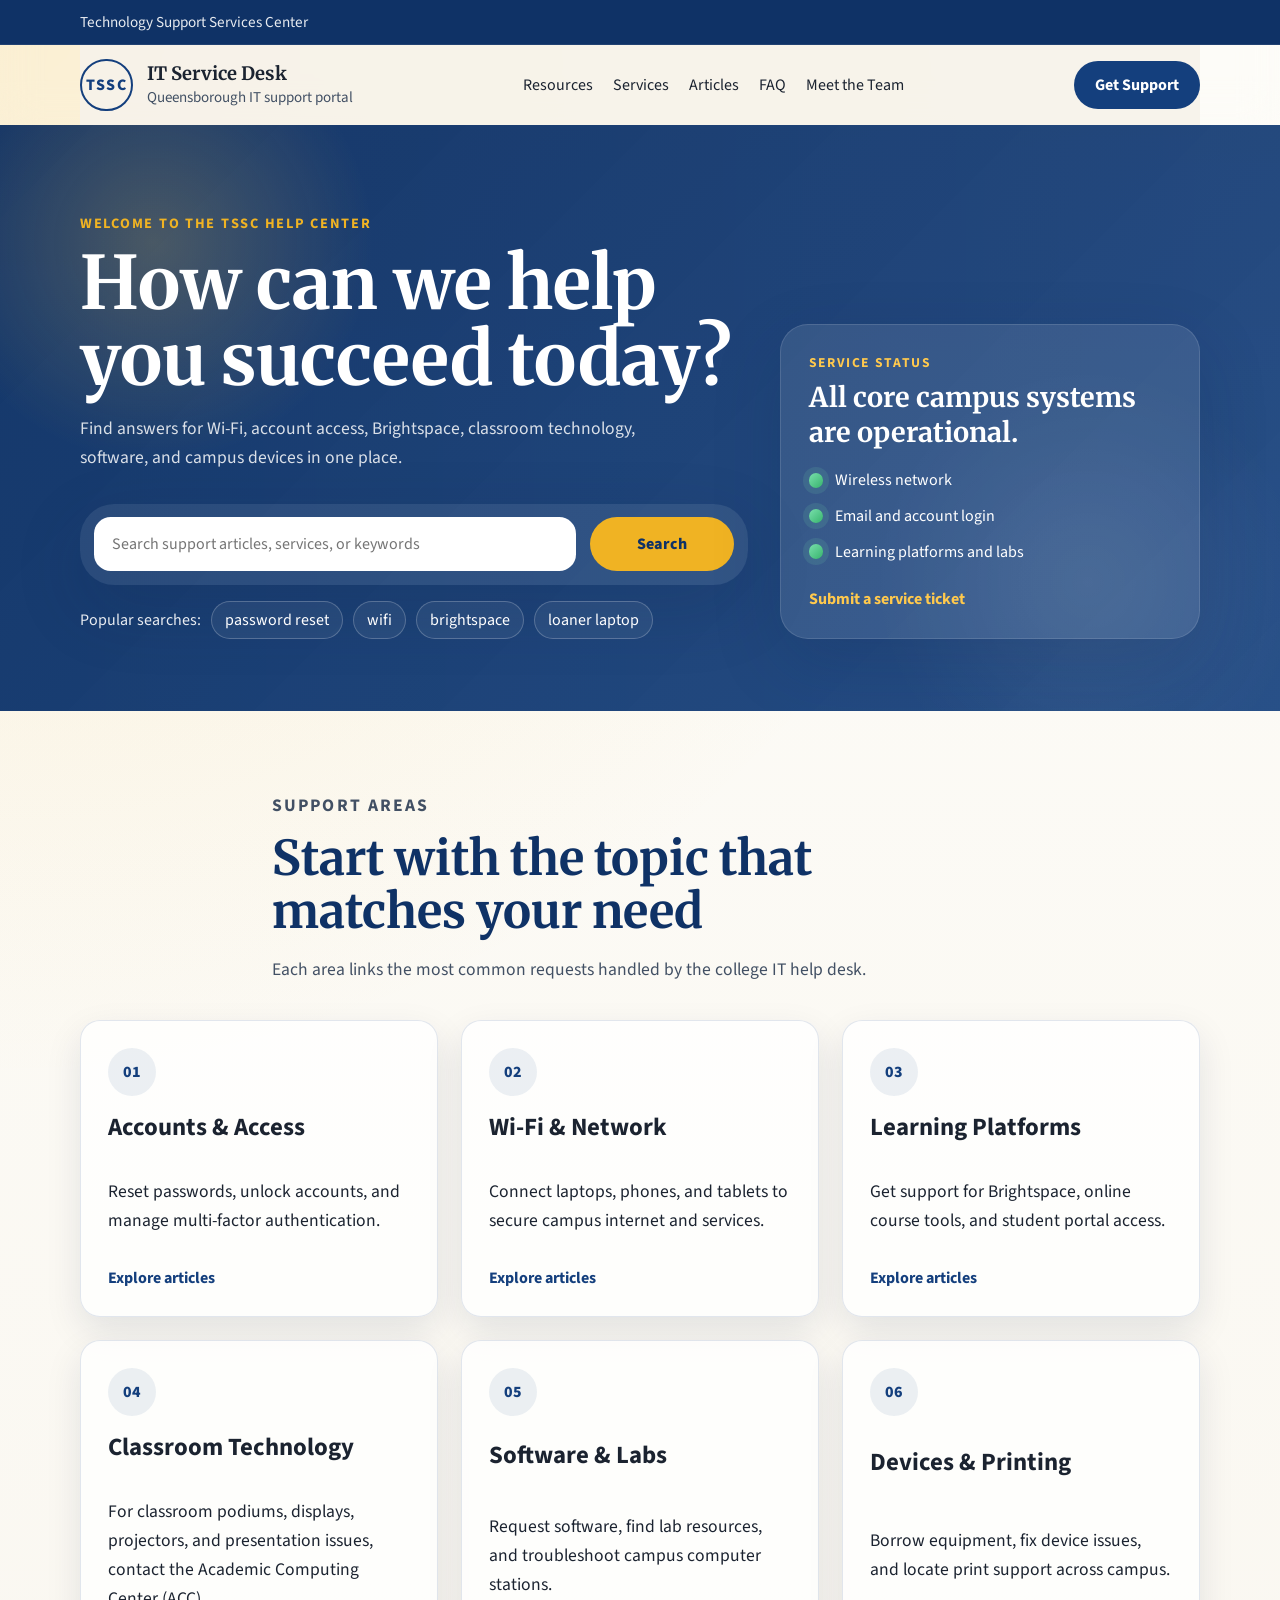
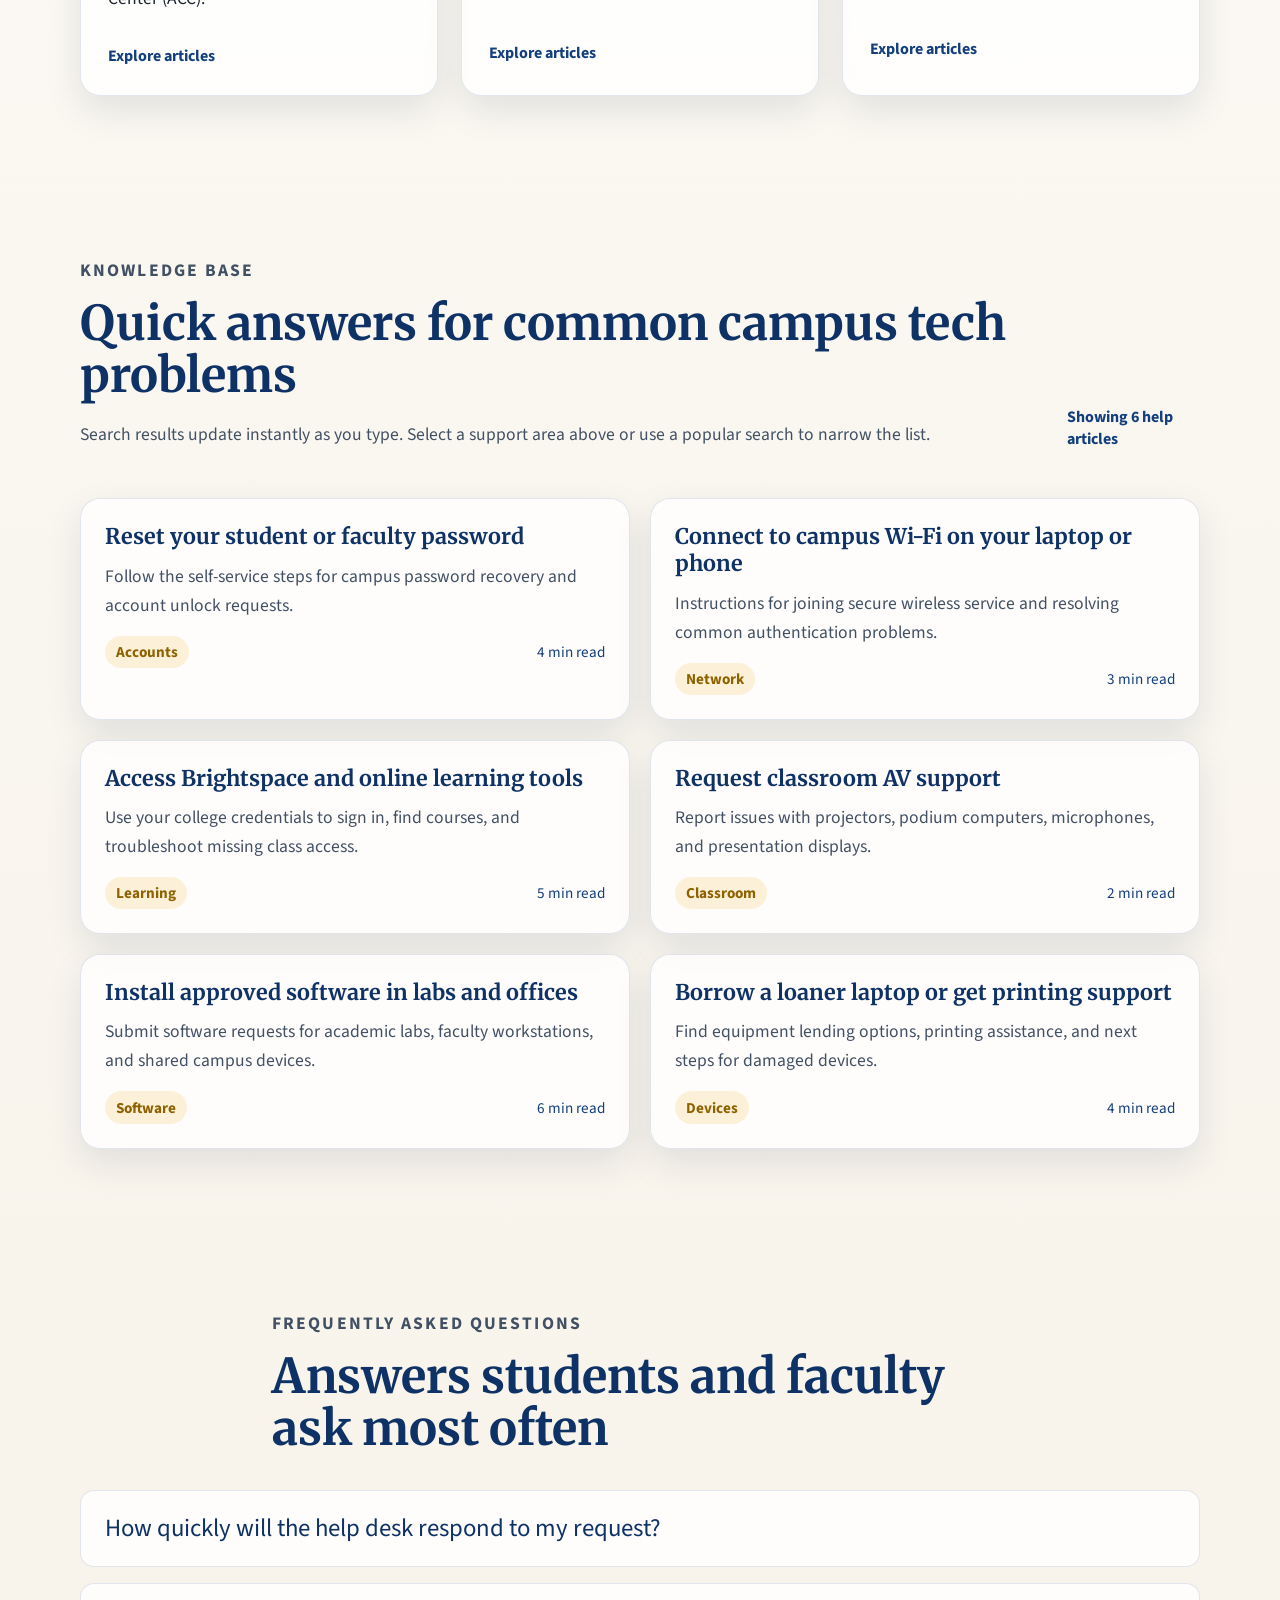
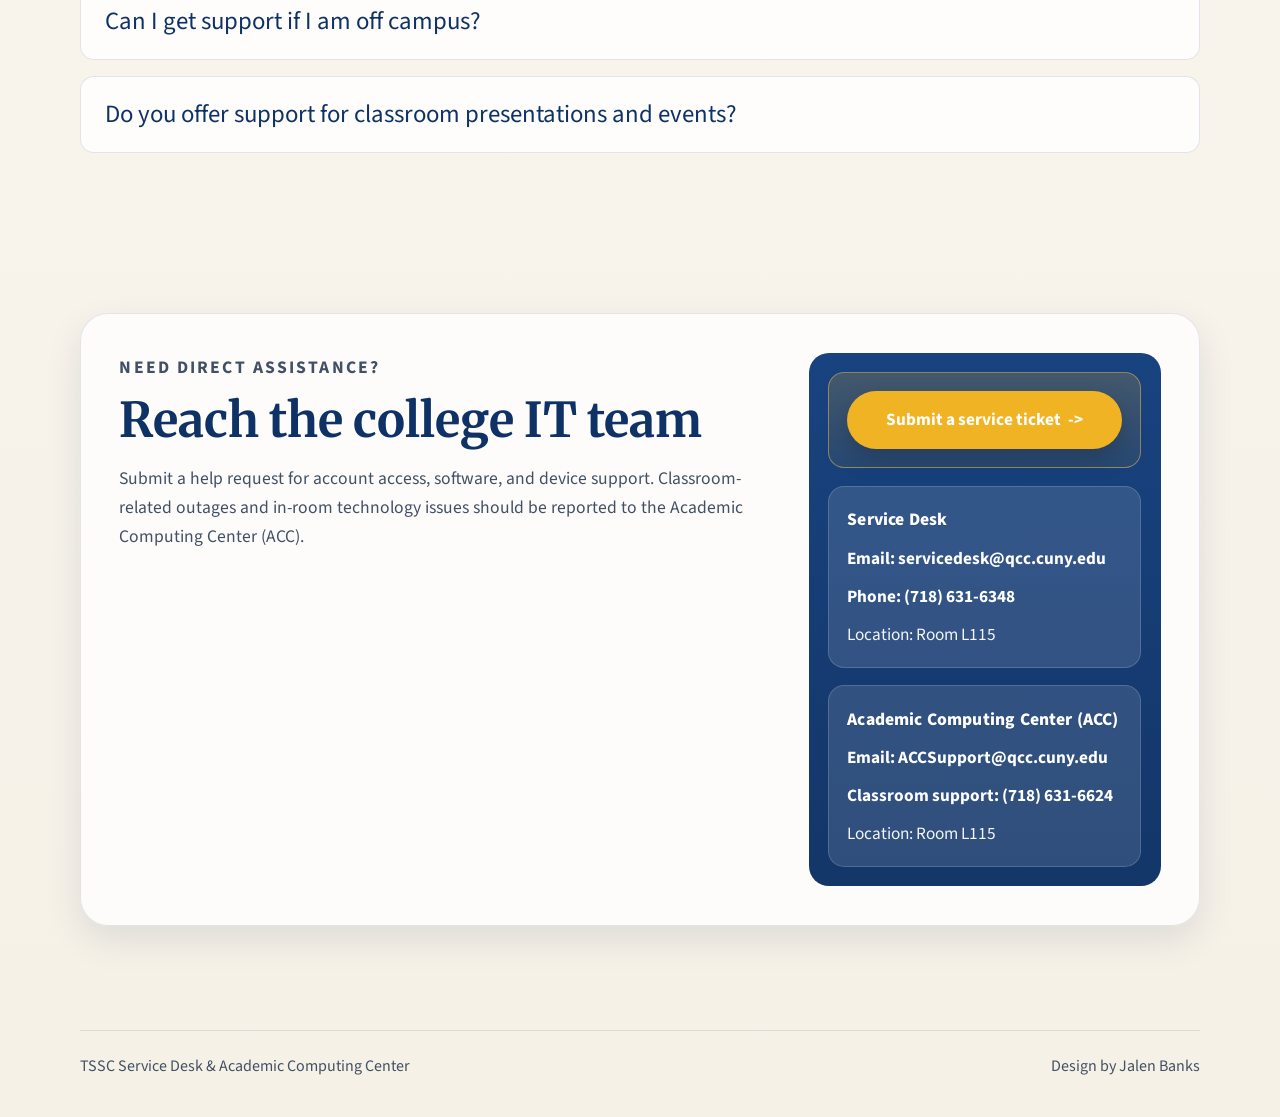
==== index.html @ dc13afa2 "minor changes on mtm page + file organization" ====
<!DOCTYPE html>
<html lang="en">
  <head>
    <meta charset="UTF-8" />
    <meta name="viewport" content="width=device-width, initial-scale=1.0" />
    <title>TSSC Service Desk</title>
    <meta
      name="description"
      content="TSSC IT Help Desk for college technology support, account access, classroom help, and service updates."
    />
    <link rel="preconnect" href="https://fonts.googleapis.com" />
    <link rel="preconnect" href="https://fonts.gstatic.com" crossorigin />
    <link
      href="https://fonts.googleapis.com/css2?family=Merriweather:wght@400;700;900&family=Source+Sans+3:wght@400;600;700&display=swap"
      rel="stylesheet"
    />
    <link rel="stylesheet" href="css/styles.css" />
  </head>
  <body>
    <header class="site-header">
      <div class="utility-bar">
        <div class="utility-bar__inner container">
          <p>Technology Support Services Center</p>
        </div>
      </div>

      <div class="brand-bar container">
        <a class="brand" href="#top" aria-label="TSSC IT Service Desk home">
          <span class="brand__seal">TSSC</span>
          <span class="brand__text">
            <strong>IT Service Desk</strong>
            <span>Queensborough IT support portal</span>
          </span>
        </a>

        <nav class="main-nav" aria-label="Primary navigation">
          <a href="#resources">Resources</a>
          <a href="#services">Services</a>
          <a href="#articles">Articles</a>
          <a href="#faq">FAQ</a>
          <a href="meet-the-team.html">Meet the Team</a>
        </nav>

        <a class="header-cta" href="#contact">Get Support</a>
      </div>
    </header>

    <main id="top">
      <section class="hero">
        <div class="hero__backdrop"></div>
        <div class="hero__grid container">
          <div class="hero__content">
            <p class="eyebrow">Welcome to the TSSC Help Center</p>
            <h1>How can we help you succeed today?</h1>
            <p class="hero__copy">
              Find answers for Wi-Fi, account access, Brightspace, classroom technology,
              software, and campus devices in one place.
            </p>

            <form class="search-panel" id="searchForm">
              <label class="visually-hidden" for="searchInput">Search support topics</label>
              <input
                id="searchInput"
                name="query"
                type="search"
                placeholder="Search support articles, services, or keywords"
                autocomplete="off"
              />
              <button type="submit">Search</button>
            </form>

            <div class="popular-searches" aria-label="Popular searches">
              <span>Popular searches:</span>
              <button type="button" class="chip" data-query="password reset">password reset</button>
              <button type="button" class="chip" data-query="wifi">wifi</button>
              <button type="button" class="chip" data-query="brightspace">brightspace</button>
              <button type="button" class="chip" data-query="loaner laptop">loaner laptop</button>
            </div>
          </div>

          <aside class="hero__status" aria-label="Service status">
            <div class="status-card">
              <p class="status-card__label">Service Status</p>
              <h2>All core campus systems are operational.</h2>
              <ul>
                <li><span></span>Wireless network</li>
                <li><span></span>Email and account login</li>
                <li><span></span>Learning platforms and labs</li>
              </ul>
              <a
                href="https://forms.office.com/pages/responsepage.aspx?id=s_BgbwZfCU6XFZiduozH2G-mc29fFtVEtmROJIbxpb1UOVA1OVdVVk9ZM0hBUE0wR0hIOFZJTFFUSC4u&route=shorturl"
                target="_blank"
                rel="noreferrer"
                >Submit a service ticket</a
              >
            </div>
          </aside>
        </div>
      </section>

      <section class="resources section" id="resources">
        <div class="section-heading container">
          <p class="eyebrow">Support areas</p>
          <h2>Start with the topic that matches your need</h2>
          <p>
            Each area links the most common requests handled by the college IT help desk.
          </p>
        </div>

        <div class="card-grid container" id="services">
          <article class="resource-card" data-query="account login password reset multifactor authentication">
            <div class="resource-card__icon">01</div>
            <h3>Accounts & Access</h3>
            <p>Reset passwords, unlock accounts, and manage multi-factor authentication.</p>
            <button type="button">Explore articles</button>
          </article>

          <article class="resource-card" data-query="wifi wireless internet eduroam campus network">
            <div class="resource-card__icon">02</div>
            <h3>Wi-Fi & Network</h3>
            <p>Connect laptops, phones, and tablets to secure campus internet and services.</p>
            <button type="button">Explore articles</button>
          </article>

          <article class="resource-card" data-query="brightspace blackboard online classes course tools">
            <div class="resource-card__icon">03</div>
            <h3>Learning Platforms</h3>
            <p>Get support for Brightspace, online course tools, and student portal access.</p>
            <button type="button">Explore articles</button>
          </article>

          <article class="resource-card" data-query="classroom projector podium av presentation equipment">
            <div class="resource-card__icon">04</div>
            <h3>Classroom Technology</h3>
            <p>For classroom podiums, displays, projectors, and presentation issues, contact the Academic Computing Center (ACC).</p>
            <button type="button">Explore articles</button>
          </article>

          <article class="resource-card" data-query="software installation computer lab adobe microsoft">
            <div class="resource-card__icon">05</div>
            <h3>Software & Labs</h3>
            <p>Request software, find lab resources, and troubleshoot campus computer stations.</p>
            <button type="button">Explore articles</button>
          </article>

          <article class="resource-card" data-query="loaner laptop printer device repair">
            <div class="resource-card__icon">06</div>
            <h3>Devices & Printing</h3>
            <p>Borrow equipment, fix device issues, and locate print support across campus.</p>
            <button type="button">Explore articles</button>
          </article>
        </div>
      </section>

      <section class="articles section" id="articles">
        <div class="container article-layout">
          <div class="article-layout__intro">
            <p class="eyebrow">Knowledge base</p>
            <h2>Quick answers for common campus tech problems</h2>
            <p>
              Search results update instantly as you type. Select a support area above or use a
              popular search to narrow the list.
            </p>
          </div>

          <div class="article-layout__meta">
            <p id="resultsSummary">Showing 6 help articles</p>
          </div>
        </div>

        <div class="container">
          <div class="article-list" id="articleList" aria-live="polite"></div>
        </div>
      </section>

      <section class="faq section" id="faq">
        <div class="section-heading container">
          <p class="eyebrow">Frequently asked questions</p>
          <h2>Answers students and faculty ask most often</h2>
        </div>

        <div class="faq-list container">
          <article class="faq-item">
            <button class="faq-question" type="button" aria-expanded="false">
              How quickly will the help desk respond to my request?
            </button>
            <div class="faq-answer">
              <p>
                Most requests receive an initial response within one business day. Classroom-impacting
                issues and account lockouts are prioritized for faster follow-up.
              </p>
            </div>
          </article>

          <article class="faq-item">
            <button class="faq-question" type="button" aria-expanded="false">
              Can I get support if I am off campus?
            </button>
            <div class="faq-answer">
              <p>
                Yes. The help desk supports remote troubleshooting for account access, online learning
                systems, software setup, and many device issues.
              </p>
            </div>
          </article>

          <article class="faq-item">
            <button class="faq-question" type="button" aria-expanded="false">
              Do you offer support for classroom presentations and events?
            </button>
            <div class="faq-answer">
              <p>
                Classroom AV assistance, presentation support, and classroom-related technology outages
                should be directed to the Academic Computing Center (ACC).
              </p>
            </div>
          </article>
        </div>
      </section>

      <section class="contact section" id="contact">
        <div class="container contact-panel">
          <div>
            <p class="eyebrow">Need direct assistance?</p>
            <h2>Reach the college IT team</h2>
            <p>
              Submit a help request for account access, software, and device support. Classroom-related
              outages and in-room technology issues should be reported to the Academic Computing Center (ACC).
            </p>
          </div>

          <div class="contact-actions">
            <div class="contact-card contact-card--primary">
              <a
                class="contact-ticket-link"
                href="https://forms.office.com/pages/responsepage.aspx?id=s_BgbwZfCU6XFZiduozH2G-mc29fFtVEtmROJIbxpb1UOVA1OVdVVk9ZM0hBUE0wR0hIOFZJTFFUSC4u&route=shorturl"
                target="_blank"
                rel="noreferrer"
                >Submit a service ticket</a
              >
            </div>

            <div class="contact-card">
              <p class="contact-card__eyebrow">Service Desk</p>
              <a href="mailto:servicedesk@qcc.cuny.edu">Email: servicedesk@qcc.cuny.edu</a>
              <a href="tel:+17186316348">Phone: (718) 631-6348</a>
              <span>Location: Room L115</span>
            </div>

            <div class="contact-card">
              <p class="contact-card__eyebrow">Academic Computing Center (ACC)</p>
              <a href="mailto:ACCSupport@qcc.cuny.edu">Email: ACCSupport@qcc.cuny.edu</a>
              <a href="tel:+17186316624">Classroom support: (718) 631-6624</a>
              <span>Location: Room L115</span>
            </div>
          </div>
        </div>
      </section>
    </main>

    <footer class="site-footer">
      <div class="container site-footer__inner">
        <p>TSSC Service Desk &amp; Academic Computing Center</p>
        <p>Design by Jalen Banks</p>
      </div>
    </footer>

    <script src="js/script.js"></script>
  </body>
</html>
---- css/styles.css ----
:root {
  --navy-950: #0f3266;
  --navy-900: #143f7d;
  --navy-800: #224f97;
  --gold-500: #f0b323;
  --gold-400: #ffc94d;
  --cream-100: #f7f3ea;
  --stone-200: #e2ded5;
  --ink-900: #1b2330;
  --ink-700: #425064;
  --white: #ffffff;
  --shadow-lg: 0 24px 70px rgba(12, 34, 69, 0.16);
  --shadow-md: 0 14px 36px rgba(12, 34, 69, 0.1);
  --radius-lg: 28px;
  --radius-md: 20px;
  --radius-sm: 14px;
}

* {
  box-sizing: border-box;
}

html {
  scroll-behavior: smooth;
}

body {
  margin: 0;
  font-family: "Source Sans 3", sans-serif;
  color: var(--ink-900);
  background:
    radial-gradient(circle at top left, rgba(240, 179, 35, 0.18), transparent 24%),
    linear-gradient(180deg, #fdfcf8 0%, #f6f1e7 100%);
}

a {
  color: inherit;
  text-decoration: none;
}

button,
input {
  font: inherit;
}

.container {
  width: min(1120px, calc(100% - 2rem));
  margin: 0 auto;
}

.section {
  padding: 5rem 0;
}

.eyebrow {
  margin: 0 0 0.75rem;
  font-size: 0.9rem;
  font-weight: 700;
  letter-spacing: 0.12em;
  text-transform: uppercase;
  color: var(--gold-500);
}

.visually-hidden {
  position: absolute;
  width: 1px;
  height: 1px;
  padding: 0;
  margin: -1px;
  overflow: hidden;
  clip: rect(0, 0, 0, 0);
  white-space: nowrap;
  border: 0;
}

.site-header {
  position: sticky;
  top: 0;
  z-index: 10;
  backdrop-filter: blur(18px);
}

.utility-bar {
  background: var(--navy-950);
  color: rgba(255, 255, 255, 0.9);
  border-bottom: 1px solid rgba(255, 255, 255, 0.08);
}

.utility-bar__inner,
.brand-bar,
.main-nav,
.popular-searches,
.site-footer__inner {
  display: flex;
  align-items: center;
}

.utility-bar__inner {
  justify-content: space-between;
  gap: 1rem;
  min-height: 2.75rem;
  font-size: 0.95rem;
}

.utility-bar__inner p,
.site-footer__inner p {
  margin: 0;
}

.utility-bar nav,
.main-nav {
  gap: 1.25rem;
}

.utility-bar a:hover,
.main-nav a:hover {
  color: var(--gold-400);
}

.brand-bar {
  justify-content: space-between;
  gap: 1rem;
  min-height: 5rem;
  background: rgba(247, 243, 234, 0.93);
}

.brand {
  display: inline-flex;
  align-items: center;
  gap: 0.9rem;
}

.brand__seal {
  display: grid;
  place-items: center;
  width: 3.3rem;
  height: 3.3rem;
  border-radius: 50%;
  border: 2px solid var(--navy-900);
  color: var(--navy-900);
  font-weight: 800;
  letter-spacing: 0.08em;
}

.brand__text {
  display: grid;
  gap: 0.18rem;
}

.brand__text strong,
.hero h1,
.section-heading h2,
.article-layout__intro h2,
.contact-panel h2,
.status-card h2 {
  font-family: "Merriweather", serif;
}

.brand__text strong {
  font-size: 1.15rem;
}

.brand__text span {
  color: var(--ink-700);
  font-size: 0.94rem;
}

.header-cta,
.search-panel button,
.resource-card button {
  display: inline-flex;
  align-items: center;
  justify-content: center;
  border: 0;
  border-radius: 999px;
  cursor: pointer;
  transition: transform 160ms ease, background-color 160ms ease, color 160ms ease;
}

.header-cta {
  padding: 0.8rem 1.3rem;
  background: var(--navy-900);
  color: var(--white);
  font-weight: 700;
}

.header-cta:hover,
.search-panel button:hover,
.resource-card button:hover,
.chip:hover {
  transform: translateY(-1px);
}

.hero {
  position: relative;
  overflow: clip;
  padding: 5.5rem 0 4.5rem;
  background:
    linear-gradient(135deg, rgba(15, 50, 102, 0.98), rgba(19, 63, 125, 0.94)),
    linear-gradient(180deg, rgba(240, 179, 35, 0.24), transparent 60%);
  color: var(--white);
}

.hero__backdrop {
  position: absolute;
  inset: 0;
  background:
    radial-gradient(circle at 12% 20%, rgba(255, 201, 77, 0.22), transparent 18%),
    radial-gradient(circle at 85% 78%, rgba(255, 255, 255, 0.08), transparent 18%),
    linear-gradient(90deg, transparent 0%, rgba(255, 255, 255, 0.03) 100%);
}

.hero__grid {
  position: relative;
  display: grid;
  grid-template-columns: minmax(0, 1.35fr) minmax(280px, 0.85fr);
  gap: 2rem;
  align-items: end;
}

.hero__content {
  max-width: 46rem;
}

.hero h1 {
  margin: 0;
  font-size: clamp(2.75rem, 6vw, 4.6rem);
  line-height: 1.03;
}

.hero__copy,
.section-heading p,
.article-layout__intro p,
.contact-panel p,
.faq-answer p,
.resource-card p,
.article-card p {
  font-size: 1.1rem;
  line-height: 1.65;
}

.hero__copy {
  max-width: 38rem;
  margin: 1rem 0 2rem;
  color: rgba(255, 255, 255, 0.84);
}

.search-panel {
  display: flex;
  gap: 0.85rem;
  padding: 0.85rem;
  border-radius: calc(var(--radius-lg) + 0.4rem);
  background: rgba(255, 255, 255, 0.08);
  box-shadow: var(--shadow-lg);
}

.search-panel input {
  width: 100%;
  min-width: 0;
  padding: 1rem 1.15rem;
  border: 0;
  border-radius: calc(var(--radius-md) - 0.2rem);
  background: var(--white);
  color: var(--ink-900);
}

.search-panel input:focus,
.faq-question:focus-visible,
.chip:focus-visible,
.resource-card button:focus-visible,
.header-cta:focus-visible,
.search-panel button:focus-visible {
  outline: 3px solid rgba(255, 201, 77, 0.85);
  outline-offset: 2px;
}

.search-panel button {
  min-width: 9rem;
  padding: 0 1.4rem;
  background: var(--gold-500);
  color: var(--navy-950);
  font-weight: 800;
}

.popular-searches {
  flex-wrap: wrap;
  gap: 0.65rem;
  margin-top: 1rem;
  color: rgba(255, 255, 255, 0.9);
}

.chip {
  padding: 0.45rem 0.8rem;
  border: 1px solid rgba(255, 255, 255, 0.22);
  border-radius: 999px;
  background: rgba(255, 255, 255, 0.06);
  color: var(--white);
  cursor: pointer;
}

.status-card {
  padding: 1.75rem;
  border-radius: var(--radius-lg);
  background: rgba(255, 255, 255, 0.1);
  border: 1px solid rgba(255, 255, 255, 0.12);
  box-shadow: var(--shadow-lg);
}

.status-card__label {
  margin: 0 0 0.5rem;
  font-size: 0.85rem;
  font-weight: 700;
  letter-spacing: 0.12em;
  text-transform: uppercase;
  color: var(--gold-400);
}

.status-card h2 {
  margin: 0;
  font-size: 1.7rem;
  line-height: 1.3;
}

.status-card ul {
  margin: 1.2rem 0 1.6rem;
  padding: 0;
  list-style: none;
}

.status-card li {
  display: flex;
  align-items: center;
  gap: 0.75rem;
  margin-bottom: 0.85rem;
}

.status-card li span {
  width: 0.9rem;
  height: 0.9rem;
  border-radius: 50%;
  background: linear-gradient(135deg, #79e0ac, #37b36d);
  box-shadow: 0 0 0 6px rgba(121, 224, 172, 0.12);
}

.status-card a {
  color: var(--gold-400);
  font-weight: 700;
}

.section-heading {
  max-width: 46rem;
  margin-bottom: 2.2rem;
}

.section-heading h2,
.article-layout__intro h2,
.contact-panel h2 {
  margin: 0;
  color: var(--navy-950);
  font-size: clamp(2rem, 4vw, 3rem);
  line-height: 1.1;
}

.section-heading p,
.article-layout__intro p,
.contact-panel p {
  color: var(--ink-700);
}

.card-grid {
  display: grid;
  grid-template-columns: repeat(3, minmax(0, 1fr));
  gap: 1.4rem;
}

.resource-card,
.article-card,
.contact-panel {
  background: rgba(255, 255, 255, 0.76);
  border: 1px solid rgba(20, 63, 125, 0.12);
  box-shadow: var(--shadow-md);
}

.resource-card {
  display: grid;
  gap: 0.9rem;
  padding: 1.7rem;
  border-radius: var(--radius-md);
  transition: transform 180ms ease, border-color 180ms ease;
}

.resource-card:hover {
  transform: translateY(-4px);
  border-color: rgba(20, 63, 125, 0.28);
}

.resource-card__icon {
  display: inline-flex;
  align-items: center;
  justify-content: center;
  width: 3rem;
  height: 3rem;
  border-radius: 50%;
  background: rgba(20, 63, 125, 0.08);
  color: var(--navy-900);
  font-weight: 800;
}

.resource-card h3,
.article-card h3,
.faq-question {
  margin: 0;
  font-size: 1.55rem;
}

.resource-card button {
  justify-self: start;
  padding: 0;
  background: transparent;
  color: var(--navy-900);
  font-weight: 700;
}

.article-layout {
  display: flex;
  align-items: end;
  justify-content: space-between;
  gap: 2rem;
  margin-bottom: 2rem;
}

.article-layout__meta {
  color: var(--navy-900);
  font-weight: 700;
}

.article-list {
  display: grid;
  grid-template-columns: repeat(2, minmax(0, 1fr));
  gap: 1.25rem;
}

.article-card {
  padding: 1.5rem;
  border-radius: var(--radius-md);
}

.article-card h3 {
  font-family: "Merriweather", serif;
  color: var(--navy-950);
  font-size: 1.35rem;
}

.article-card p {
  margin: 0.7rem 0 1rem;
  color: var(--ink-700);
}

.article-card__meta {
  display: flex;
  align-items: center;
  justify-content: space-between;
  gap: 1rem;
  font-size: 0.95rem;
  color: var(--navy-900);
}

.article-card__tag {
  display: inline-flex;
  align-items: center;
  padding: 0.32rem 0.7rem;
  border-radius: 999px;
  background: rgba(240, 179, 35, 0.16);
  color: #8e6200;
  font-weight: 700;
}

.faq-list {
  display: grid;
  gap: 1rem;
}

.faq-item {
  border-radius: var(--radius-sm);
  border: 1px solid rgba(20, 63, 125, 0.12);
  background: rgba(255, 255, 255, 0.78);
  overflow: hidden;
}

.faq-question {
  width: 100%;
  padding: 1.25rem 1.5rem;
  border: 0;
  background: transparent;
  color: var(--navy-950);
  text-align: left;
  cursor: pointer;
}

.faq-answer {
  display: grid;
  grid-template-rows: 0fr;
  transition: grid-template-rows 220ms ease;
}

.faq-answer p {
  overflow: hidden;
  margin: 0;
  padding: 0 1.5rem 0;
  color: var(--ink-700);
}

.faq-item.is-open .faq-answer {
  grid-template-rows: 1fr;
}

.faq-item.is-open .faq-answer p {
  padding-bottom: 1.4rem;
}

.contact-panel {
  display: flex;
  align-items: stretch;
  justify-content: space-between;
  gap: 2.5rem;
  padding: 2.4rem;
  border-radius: var(--radius-lg);
}

.contact-actions {
  display: grid;
  gap: 1.1rem;
  width: min(100%, 22rem);
  flex: 0 0 22rem;
  padding: 1.2rem;
  border-radius: var(--radius-md);
  background: linear-gradient(180deg, rgba(20, 63, 125, 0.98), rgba(15, 50, 102, 0.98));
  color: var(--white);
}

.contact-card {
  display: grid;
  gap: 0.7rem;
  padding: 1.15rem;
  border-radius: 1rem;
  background: rgba(255, 255, 255, 0.12);
  border: 1px solid rgba(255, 255, 255, 0.16);
}

.contact-card--primary {
  background: linear-gradient(180deg, rgba(240, 179, 35, 0.2), rgba(240, 179, 35, 0.08));
  border-color: rgba(255, 201, 77, 0.45);
}

.contact-card__eyebrow {
  margin: 0;
  font-size: 1.15rem;
  font-weight: 800;
  letter-spacing: 0.01em;
  line-height: 1.3;
  text-transform: none;
  color: #ffffff !important;
  opacity: 1 !important;
  -webkit-text-fill-color: #ffffff;
  text-shadow: 0 1px 1px rgba(0, 0, 0, 0.12);
}

.contact-actions a,
.contact-actions span {
  font-size: 1.08rem;
  line-height: 1.55;
}

.contact-actions a {
  color: var(--white);
  font-weight: 700;
}

.contact-ticket-link {
  display: inline-flex;
  align-items: center;
  justify-content: center;
  width: 100%;
  min-height: 3.6rem;
  padding: 0.95rem 1.2rem;
  border-radius: 999px;
  background: var(--gold-500);
  color: var(--navy-950);
  box-shadow: 0 10px 24px rgba(0, 0, 0, 0.18);
  font-size: 1.08rem;
}

.contact-ticket-link::after {
  content: " ->";
  margin-left: 0.45rem;
}

.contact-actions span {
  margin: 0;
  color: rgba(255, 255, 255, 0.94);
}

.site-footer {
  padding: 1.5rem 0 2.5rem;
  color: var(--ink-700);
}

.site-footer__inner {
  justify-content: space-between;
  gap: 1rem;
  padding-top: 1.5rem;
  border-top: 1px solid rgba(20, 63, 125, 0.12);
}

@media (max-width: 980px) {
  .hero__grid,
  .card-grid,
  .article-list,
  .contact-panel,
  .article-layout {
    grid-template-columns: 1fr;
    flex-direction: column;
  }

  .brand-bar {
    flex-wrap: wrap;
    padding: 0.8rem 0 1rem;
  }

  .main-nav {
    order: 3;
    flex-wrap: wrap;
    width: 100%;
  }

  .contact-panel,
  .article-layout {
    align-items: flex-start;
  }

  .contact-actions {
    width: 100%;
    max-width: none;
    flex-basis: auto;
  }
}

@media (max-width: 720px) {
  .section {
    padding: 4rem 0;
  }

  .utility-bar__inner,
  .search-panel,
  .popular-searches,
  .site-footer__inner {
    flex-direction: column;
    align-items: flex-start;
  }

  .utility-bar__inner {
    padding: 0.65rem 0;
  }

  .search-panel {
    width: 100%;
  }

  .search-panel button {
    width: 100%;
    min-height: 3.3rem;
  }

  .hero {
    padding-top: 4.5rem;
  }

  .hero h1 {
    font-size: 2.5rem;
  }

  .brand {
    align-items: flex-start;
  }
}
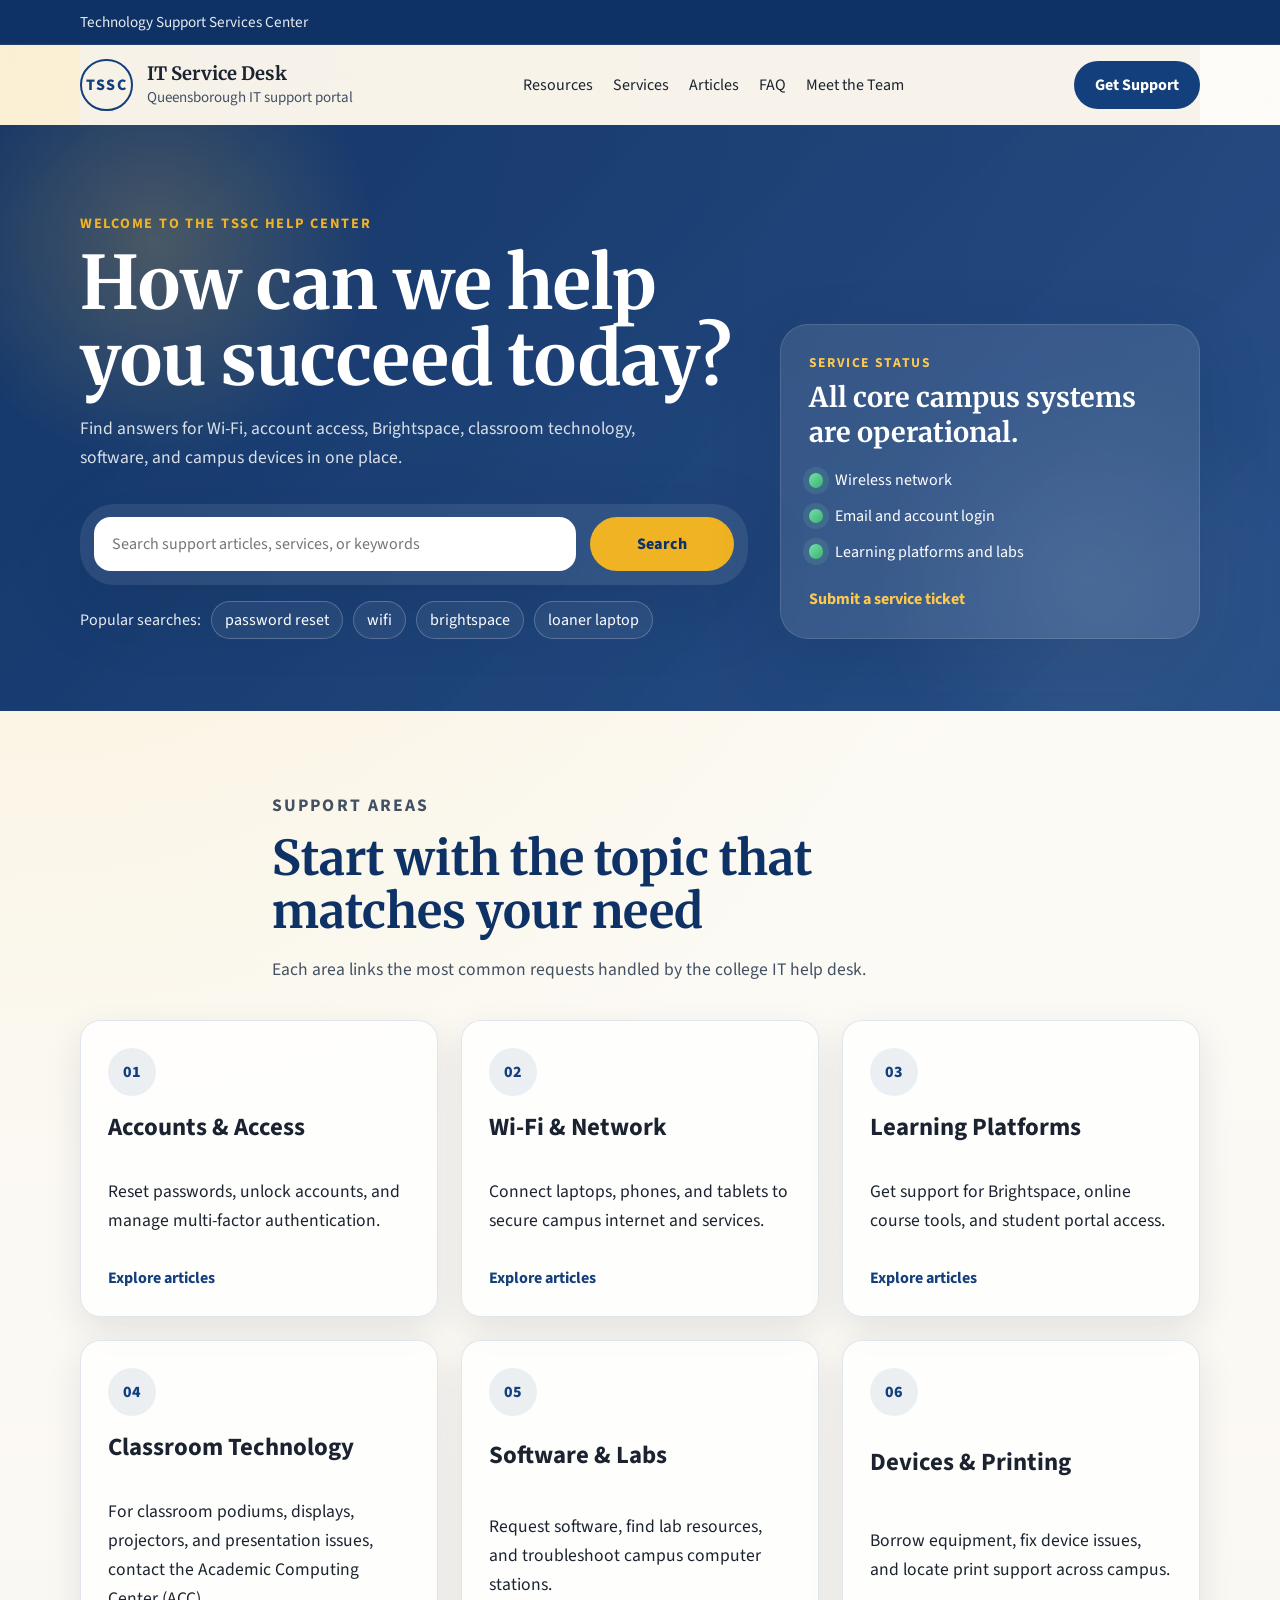
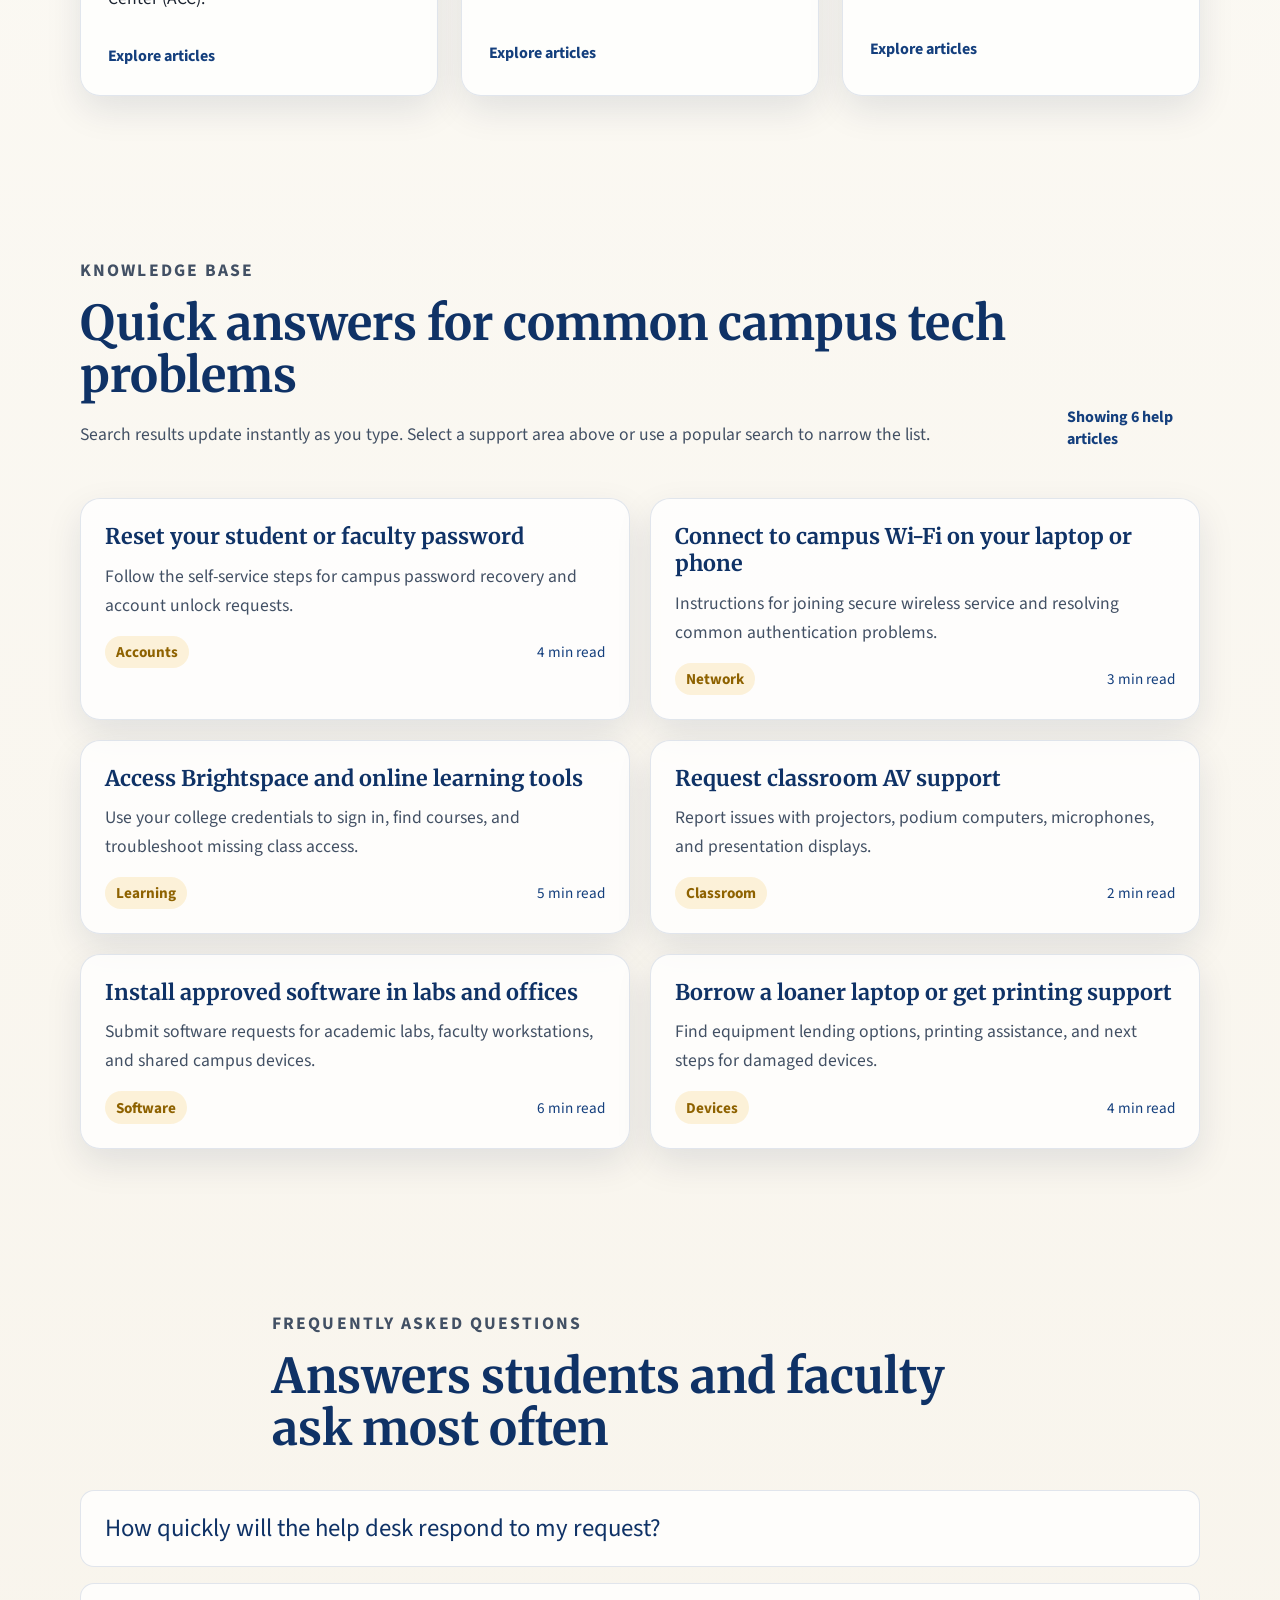
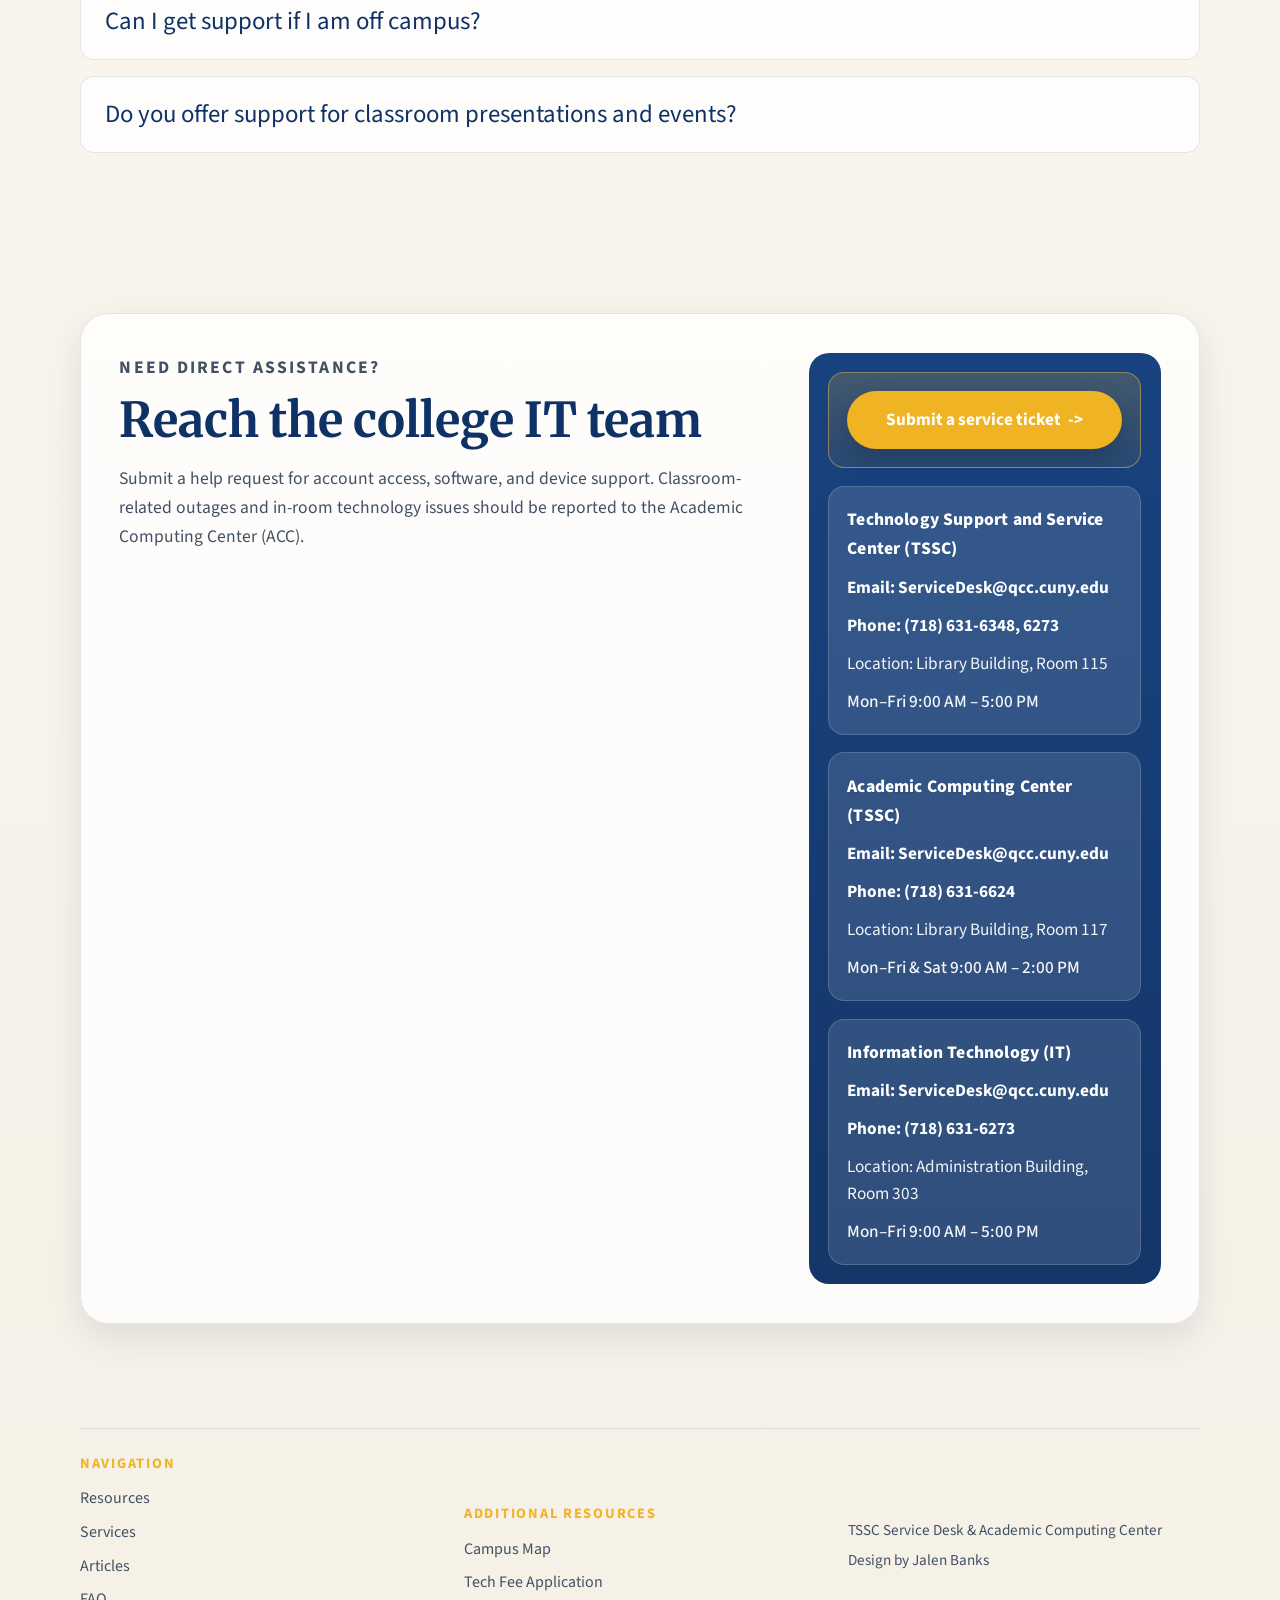
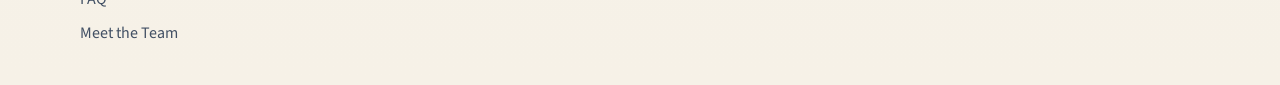
==== commit 5bc9d0c6: "footer + merge with davids changes" ====
--- a/index.html
+++ b/index.html
@@ -241,17 +241,27 @@
             </div>
 
             <div class="contact-card">
-              <p class="contact-card__eyebrow">Service Desk</p>
-              <a href="mailto:servicedesk@qcc.cuny.edu">Email: servicedesk@qcc.cuny.edu</a>
-              <a href="tel:+17186316348">Phone: (718) 631-6348</a>
-              <span>Location: Room L115</span>
+              <p class="contact-card__eyebrow">Technology Support and Service Center (TSSC)</p>
+              <a href="mailto:servicedesk@qcc.cuny.edu">Email: ServiceDesk@qcc.cuny.edu</a>
+              <a href="tel:+17186316348">Phone: (718) 631-6348, 6273</a>
+              <span>Location: Library Building, Room 115</span>
+              <span class="contact-hours">Mon–Fri 9:00 AM – 5:00 PM</span>
             </div>
 
             <div class="contact-card">
-              <p class="contact-card__eyebrow">Academic Computing Center (ACC)</p>
-              <a href="mailto:ACCSupport@qcc.cuny.edu">Email: ACCSupport@qcc.cuny.edu</a>
-              <a href="tel:+17186316624">Classroom support: (718) 631-6624</a>
-              <span>Location: Room L115</span>
+              <p class="contact-card__eyebrow">Academic Computing Center (TSSC)</p>
+              <a href="mailto:servicedesk@qcc.cuny.edu">Email: ServiceDesk@qcc.cuny.edu</a>
+              <a href="tel:+17186316624">Phone: (718) 631-6624</a>
+              <span>Location: Library Building, Room 117</span>
+              <span class="contact-hours">Mon–Fri & Sat 9:00 AM – 2:00 PM</span>
+            </div>
+
+            <div class="contact-card">
+              <p class="contact-card__eyebrow">Information Technology (IT)</p>
+              <a href="mailto:servicedesk@qcc.cuny.edu">Email: ServiceDesk@qcc.cuny.edu</a>
+              <a href="tel:+17186316273">Phone: (718) 631-6273</a>
+              <span>Location: Administration Building, Room 303</span>
+              <span class="contact-hours">Mon–Fri 9:00 AM – 5:00 PM</span>
             </div>
           </div>
         </div>
@@ -260,8 +270,29 @@
 
     <footer class="site-footer">
       <div class="container site-footer__inner">
-        <p>TSSC Service Desk &amp; Academic Computing Center</p>
-        <p>Design by Jalen Banks</p>
+        <div class="footer-section footer-section--nav">
+          <h3 class="footer-section-title">Navigation</h3>
+          <nav class="footer-nav" aria-label="Footer navigation">
+            <a href="#resources">Resources</a>
+            <a href="#services">Services</a>
+            <a href="#articles">Articles</a>
+            <a href="#faq">FAQ</a>
+            <a href="meet-the-team.html">Meet the Team</a>
+          </nav>
+        </div>
+
+        <div class="footer-section footer-section--info">
+          <h3 class="footer-section-title">Additional Resources</h3>
+          <nav class="footer-nav" aria-label="Additional resources">
+            <a href="#" aria-label="Link to school campus map">Campus Map</a>
+            <a href="#" aria-label="Link to prospective tech fees application">Tech Fee Application</a>
+          </nav>
+        </div>
+
+        <div class="footer-section footer-section--meta">
+          <p>TSSC Service Desk &amp; Academic Computing Center</p>
+          <p>Design by Jalen Banks</p>
+        </div>
       </div>
     </footer>
 
--- a/css/styles.css
+++ b/css/styles.css
@@ -565,6 +565,12 @@
   text-shadow: 0 1px 1px rgba(0, 0, 0, 0.12);
 }
 
+.contact-hours {
+  font-size: 0.95rem;
+  color: rgba(255, 255, 255, 0.84);
+  font-weight: 500;
+}
+
 .contact-actions a,
 .contact-actions span {
   font-size: 1.08rem;
@@ -606,10 +612,42 @@
 }
 
 .site-footer__inner {
-  justify-content: space-between;
-  gap: 1rem;
+  display: grid;
+  grid-template-columns: repeat(3, 1fr);
+  gap: 2rem;
   padding-top: 1.5rem;
   border-top: 1px solid rgba(20, 63, 125, 0.12);
+}
+
+.footer-section-title {
+  margin: 0 0 0.8rem;
+  font-size: 0.9rem;
+  font-weight: 700;
+  letter-spacing: 0.12em;
+  text-transform: uppercase;
+  color: var(--gold-500);
+}
+
+.footer-nav {
+  display: flex;
+  flex-direction: column;
+  gap: 0.6rem;
+}
+
+.footer-nav a {
+  font-size: 1rem;
+  line-height: 1.5;
+  color: var(--ink-700);
+  transition: color 160ms ease;
+}
+
+.footer-nav a:hover {
+  color: var(--gold-500);
+}
+
+.footer-section--meta p {
+  margin: 0 0 0.5rem;
+  font-size: 0.95rem;
 }
 
 @media (max-width: 980px) {
@@ -633,6 +671,10 @@
     width: 100%;
   }
 
+  .site-footer__inner {
+    grid-template-columns: 1fr;
+  }
+
   .contact-panel,
   .article-layout {
     align-items: flex-start;
@@ -652,8 +694,7 @@
 
   .utility-bar__inner,
   .search-panel,
-  .popular-searches,
-  .site-footer__inner {
+  .popular-searches {
     flex-direction: column;
     align-items: flex-start;
   }
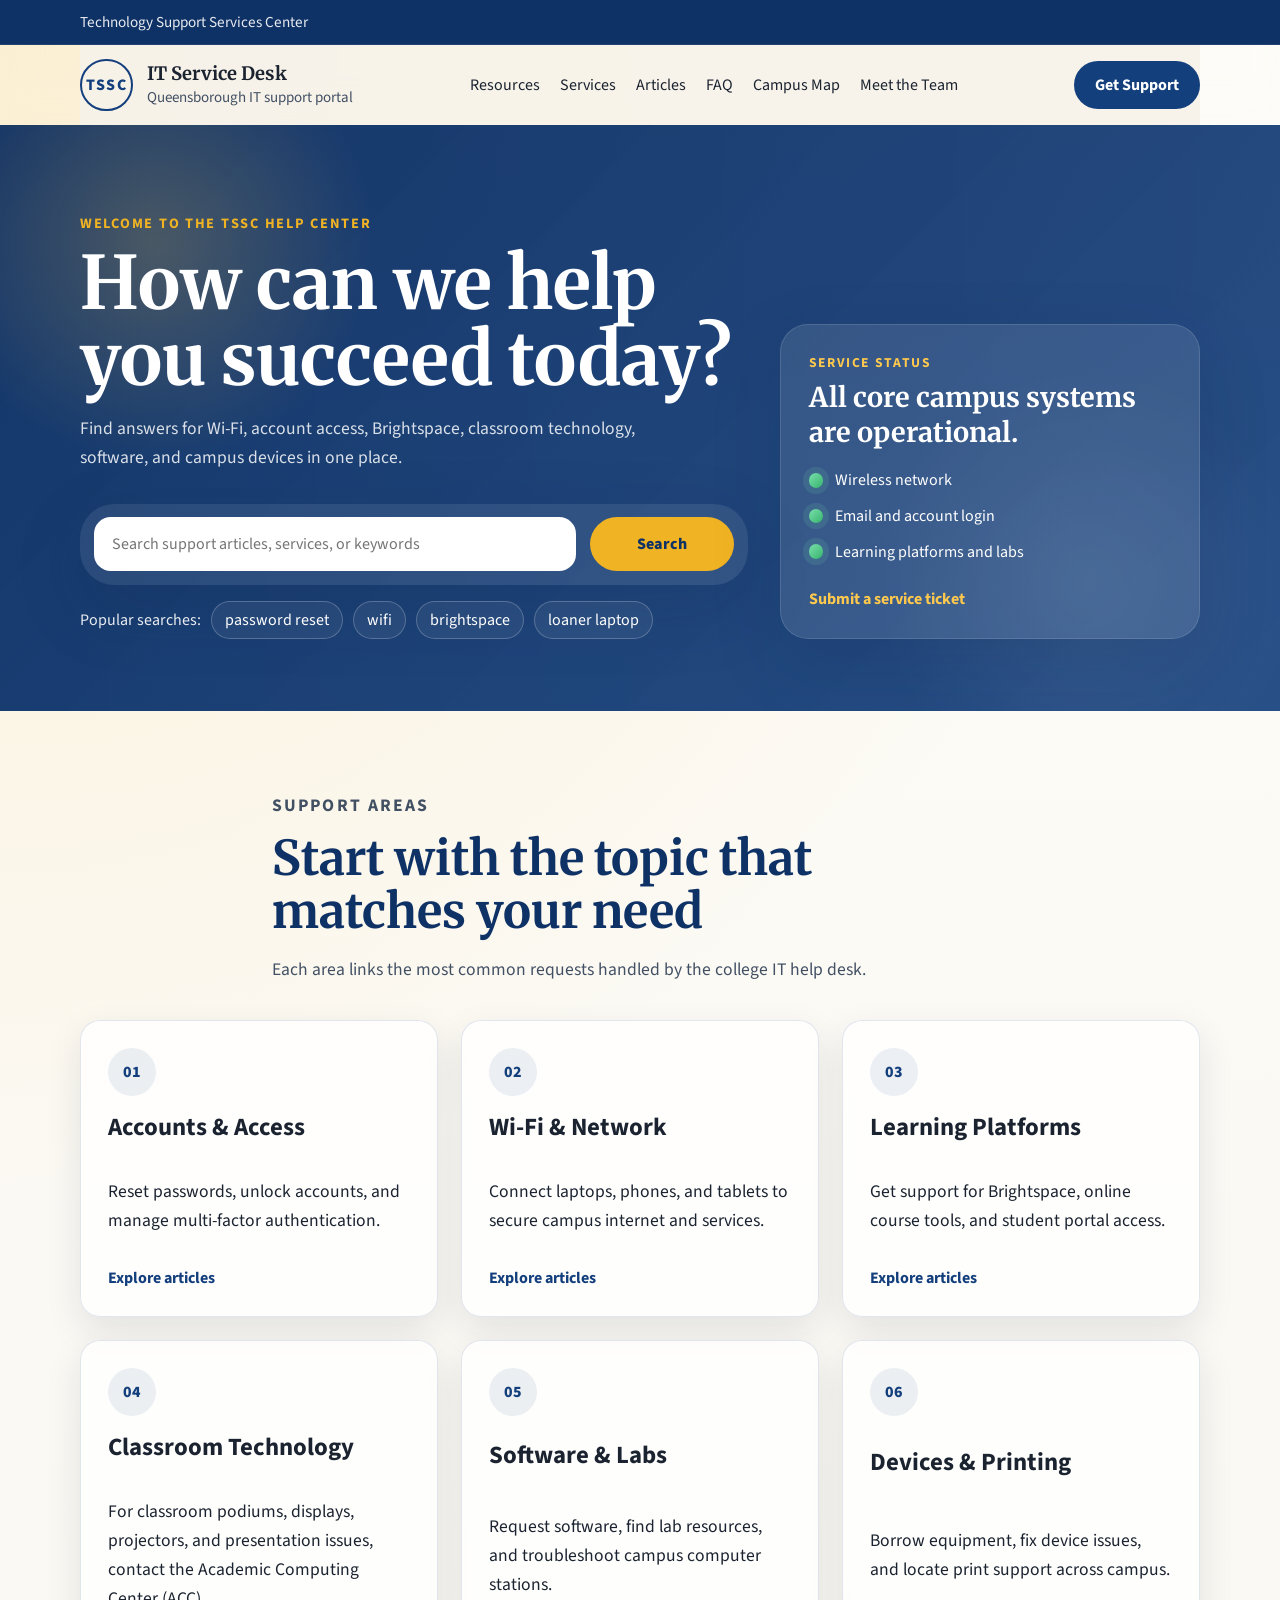
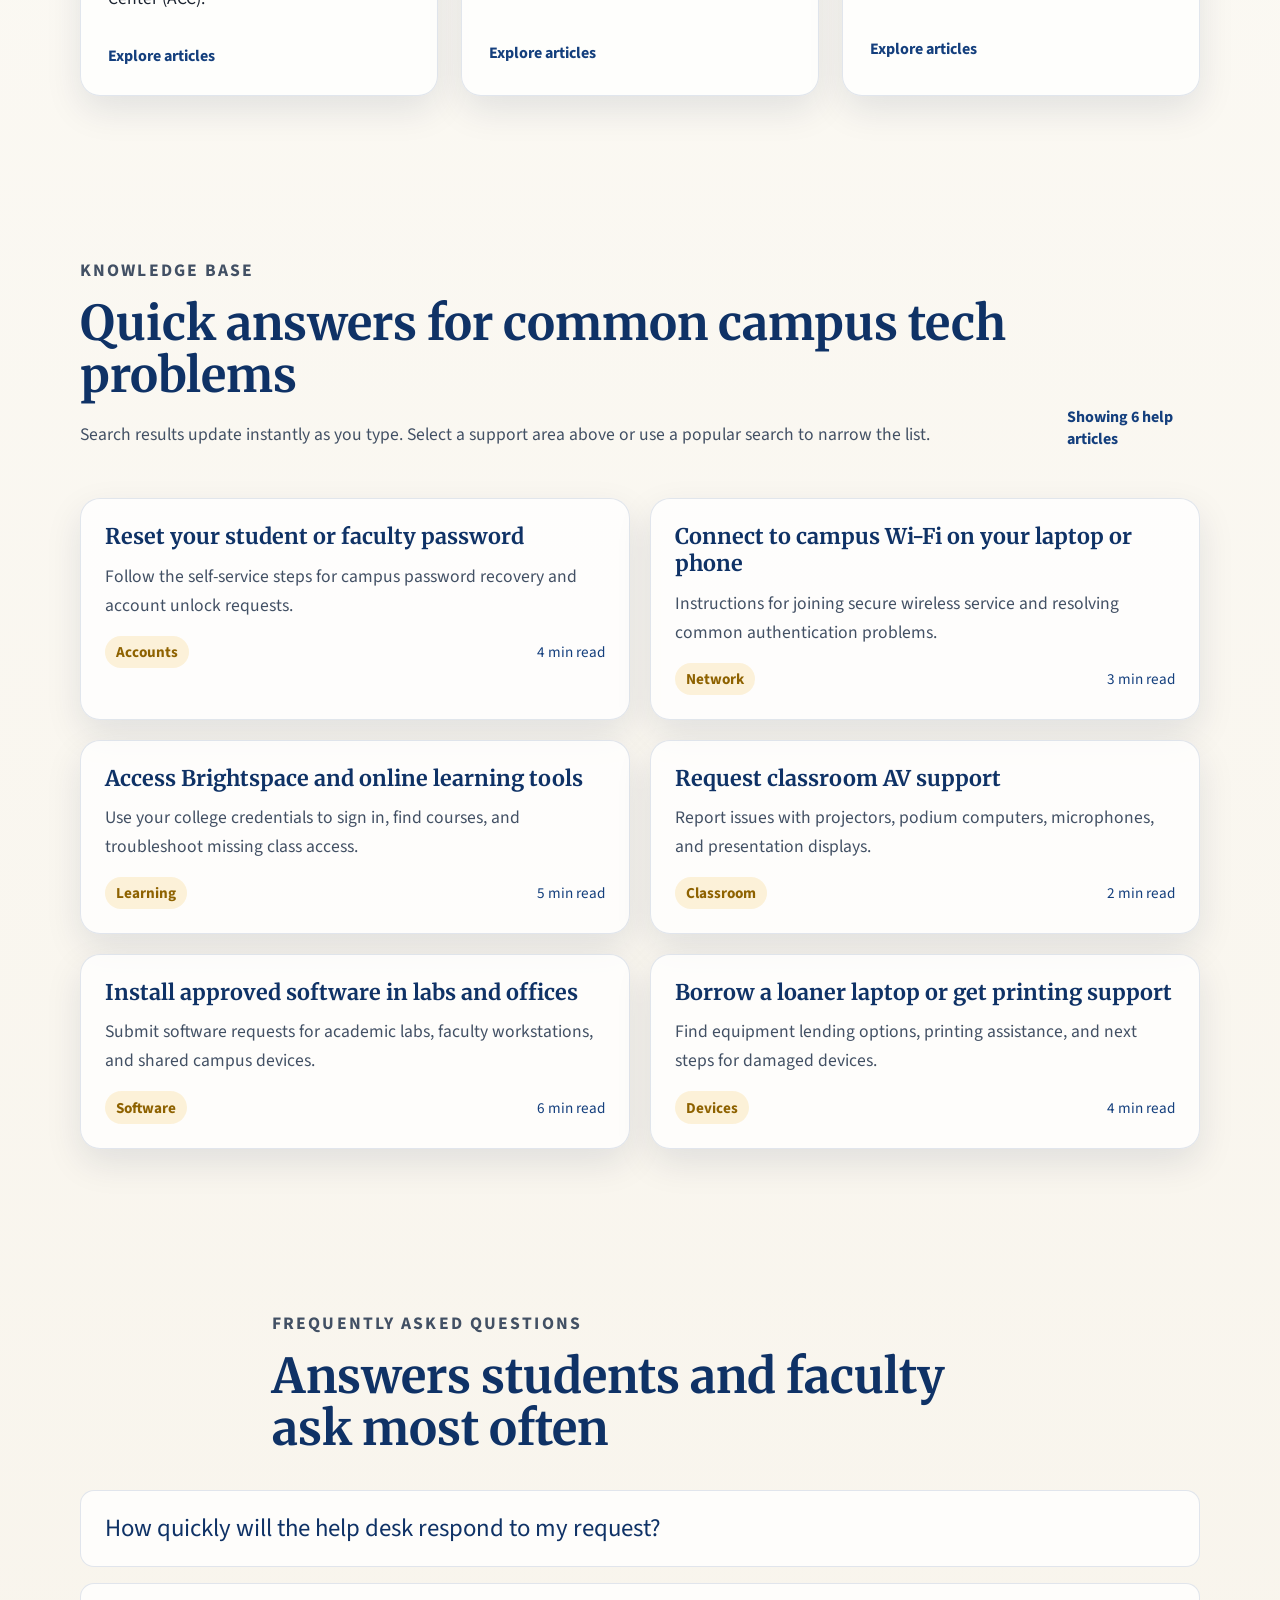
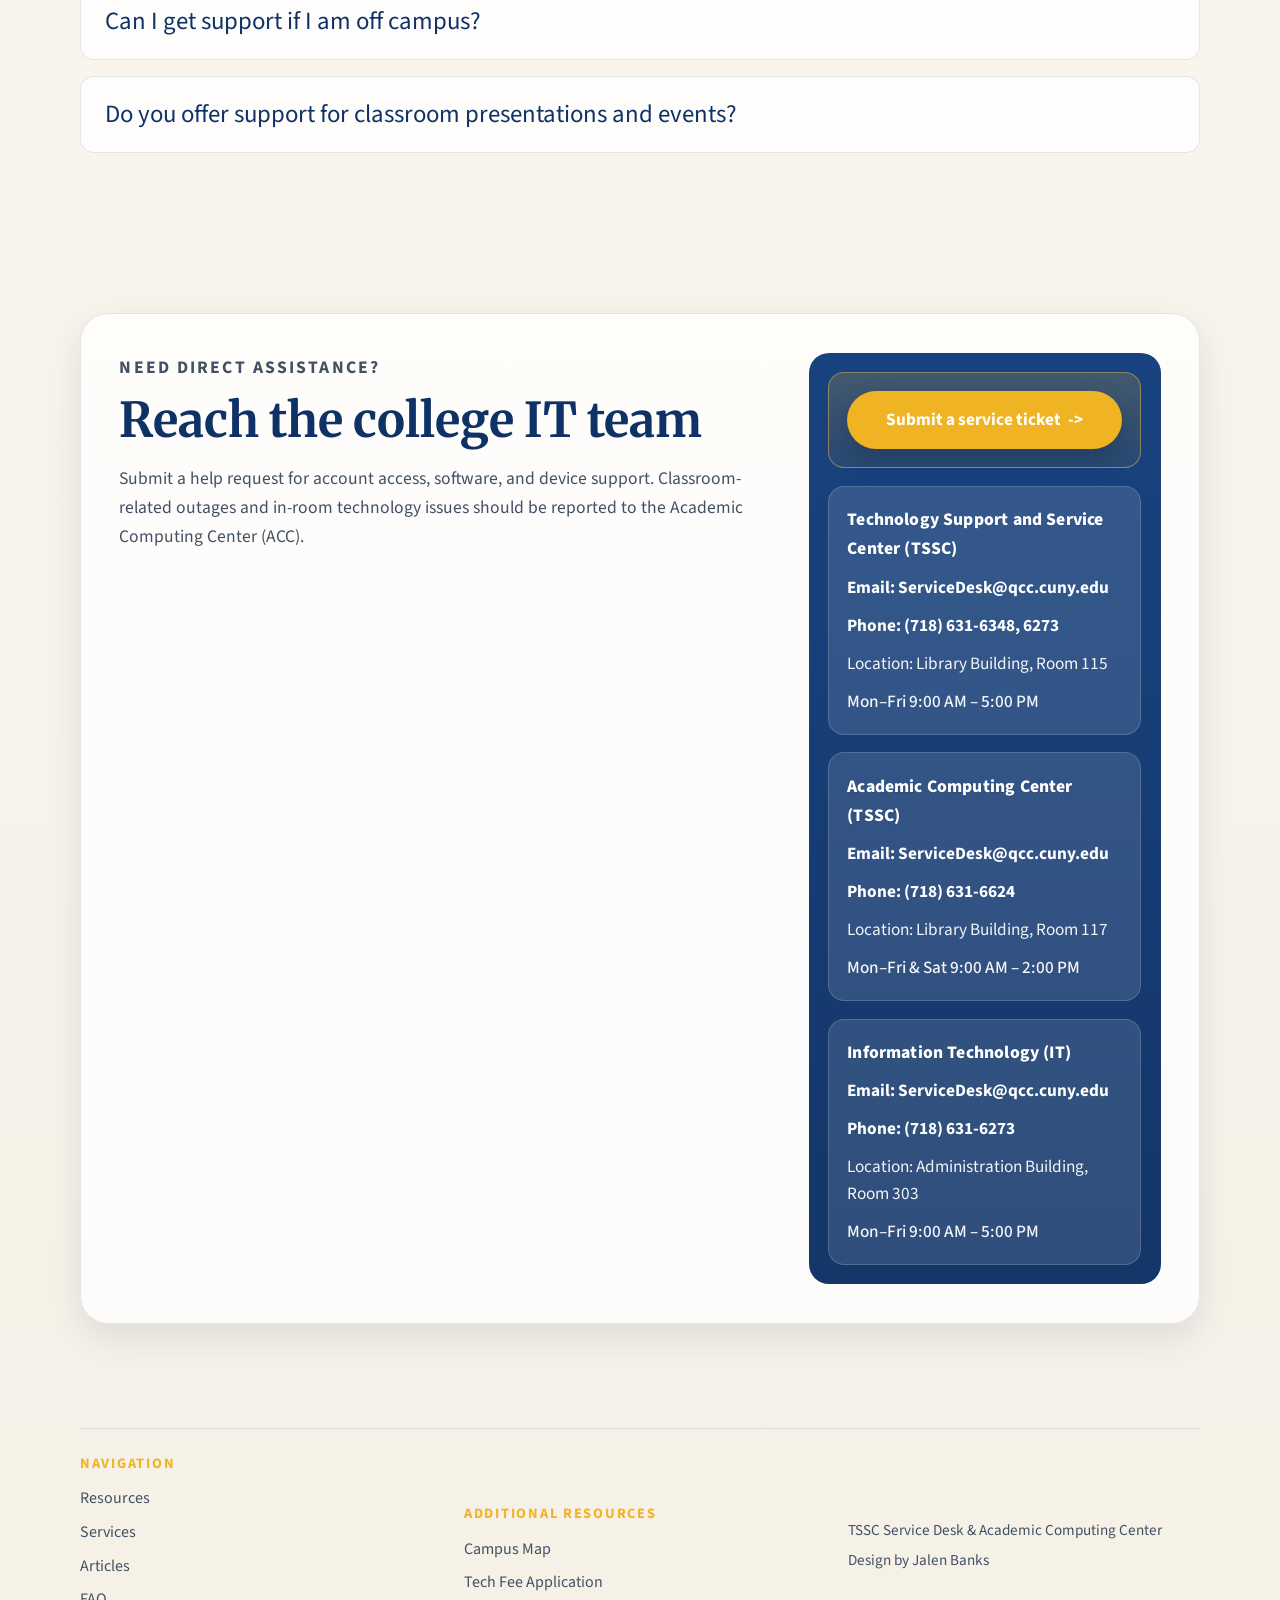
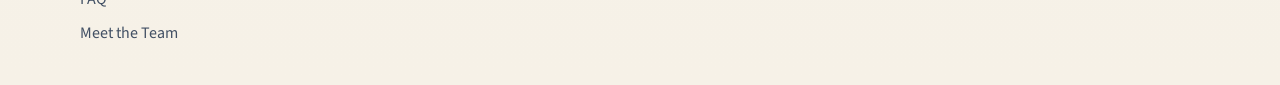
==== commit d4e5ff36: "campus map" ====
--- a/index.html
+++ b/index.html
@@ -38,6 +38,7 @@
           <a href="#services">Services</a>
           <a href="#articles">Articles</a>
           <a href="#faq">FAQ</a>
+          <a href="https://www.qcc.cuny.edu/map/index.html#/" target="_blank" rel="noreferrer">Campus Map</a>
           <a href="meet-the-team.html">Meet the Team</a>
         </nav>
 
@@ -284,8 +285,8 @@
         <div class="footer-section footer-section--info">
           <h3 class="footer-section-title">Additional Resources</h3>
           <nav class="footer-nav" aria-label="Additional resources">
-            <a href="#" aria-label="Link to school campus map">Campus Map</a>
-            <a href="#" aria-label="Link to prospective tech fees application">Tech Fee Application</a>
+            <a href="https://www.qcc.cuny.edu/map/index.html#/" aria-label="Link to school campus map" target="_blank" rel="noreferrer">Campus Map</a>
+            <a href="#" aria-label="Link to prospective tech fees application" target="_blank" rel="noreferrer">Tech Fee Application</a>
           </nav>
         </div>
 
--- a/css/styles.css
+++ b/css/styles.css
@@ -629,12 +629,13 @@
 }
 
 .footer-nav {
-  display: flex;
-  flex-direction: column;
+  display: grid;
+  grid-template-columns: 1fr;
   gap: 0.6rem;
 }
 
 .footer-nav a {
+  display: block;
   font-size: 1rem;
   line-height: 1.5;
   color: var(--ink-700);
@@ -665,6 +666,10 @@
     padding: 0.8rem 0 1rem;
   }
 
+  .header-cta {
+    margin-left: auto;
+  }
+
   .main-nav {
     order: 3;
     flex-wrap: wrap;
@@ -687,9 +692,88 @@
   }
 }
 
+@media (max-width: 860px) {
+  .container {
+    width: min(1120px, calc(100% - 1.5rem));
+  }
+
+  .main-nav {
+    gap: 0.9rem;
+  }
+
+  .main-nav a {
+    font-size: 0.95rem;
+  }
+
+  .status-card h2 {
+    font-size: 1.45rem;
+  }
+
+  .resource-card,
+  .article-card {
+    padding: 1.35rem;
+  }
+
+  .article-card__meta {
+    flex-wrap: wrap;
+  }
+
+  .contact-panel {
+    padding: 1.8rem;
+    gap: 1.4rem;
+  }
+
+  .contact-actions a,
+  .contact-actions span {
+    font-size: 1rem;
+  }
+
+  .site-footer__inner {
+    gap: 1.4rem;
+  }
+}
+
 @media (max-width: 720px) {
   .section {
     padding: 4rem 0;
+  }
+
+  .container {
+    width: min(1120px, calc(100% - 1.1rem));
+  }
+
+  .brand-bar {
+    gap: 0.8rem;
+  }
+
+  .brand {
+    width: 100%;
+  }
+
+  .brand__seal {
+    width: 2.9rem;
+    height: 2.9rem;
+  }
+
+  .brand__text strong {
+    font-size: 1rem;
+  }
+
+  .brand__text span {
+    font-size: 0.85rem;
+  }
+
+  .main-nav {
+    gap: 0.7rem 0.95rem;
+  }
+
+  .main-nav a {
+    font-size: 0.92rem;
+  }
+
+  .header-cta {
+    width: 100%;
+    margin-left: 0;
   }
 
   .utility-bar__inner,
@@ -712,6 +796,17 @@
     min-height: 3.3rem;
   }
 
+  .hero__copy,
+  .section-heading p,
+  .article-layout__intro p,
+  .contact-panel p,
+  .faq-answer p,
+  .resource-card p,
+  .article-card p {
+    font-size: 1rem;
+    line-height: 1.55;
+  }
+
   .hero {
     padding-top: 4.5rem;
   }
@@ -723,4 +818,75 @@
   .brand {
     align-items: flex-start;
   }
+
+  .resource-card h3,
+  .faq-question {
+    font-size: 1.35rem;
+  }
+
+  .contact-ticket-link {
+    min-height: 3.25rem;
+    font-size: 1rem;
+  }
+
+  .footer-section-title {
+    margin-bottom: 0.55rem;
+  }
+
+  .footer-nav {
+    gap: 0.45rem;
+  }
+}
+
+@media (max-width: 480px) {
+  .section {
+    padding: 3.4rem 0;
+  }
+
+  .utility-bar__inner {
+    font-size: 0.88rem;
+  }
+
+  .hero {
+    padding: 4rem 0 3.3rem;
+  }
+
+  .hero h1 {
+    font-size: 2.05rem;
+  }
+
+  .chip {
+    font-size: 0.9rem;
+  }
+
+  .status-card,
+  .resource-card,
+  .article-card,
+  .contact-panel,
+  .contact-actions,
+  .contact-card {
+    padding: 1rem;
+  }
+
+  .faq-question {
+    padding: 1rem;
+    font-size: 1.2rem;
+  }
+
+  .faq-answer p {
+    padding-inline: 1rem;
+  }
+
+  .faq-item.is-open .faq-answer p {
+    padding-bottom: 1rem;
+  }
+
+  .site-footer {
+    padding: 1.1rem 0 2rem;
+  }
+
+  .site-footer__inner {
+    padding-top: 1.1rem;
+    gap: 1.1rem;
+  }
 }
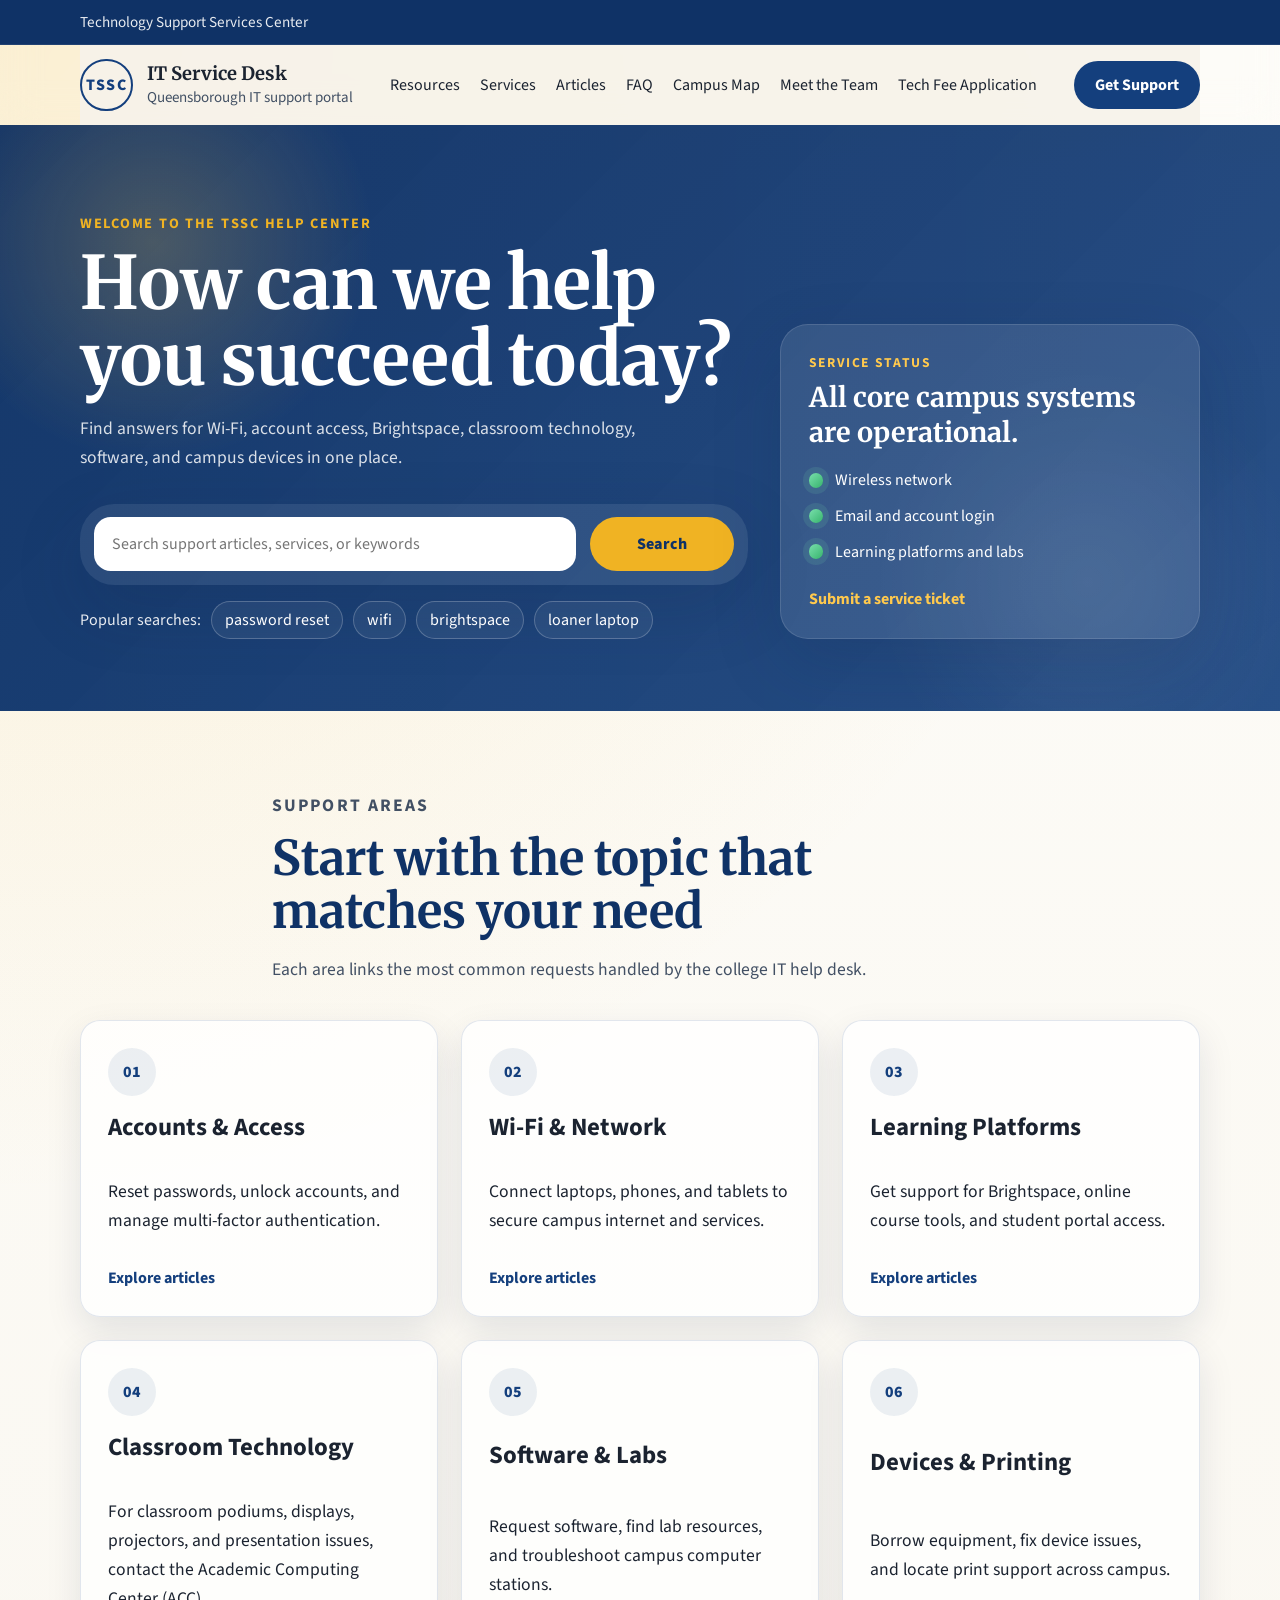
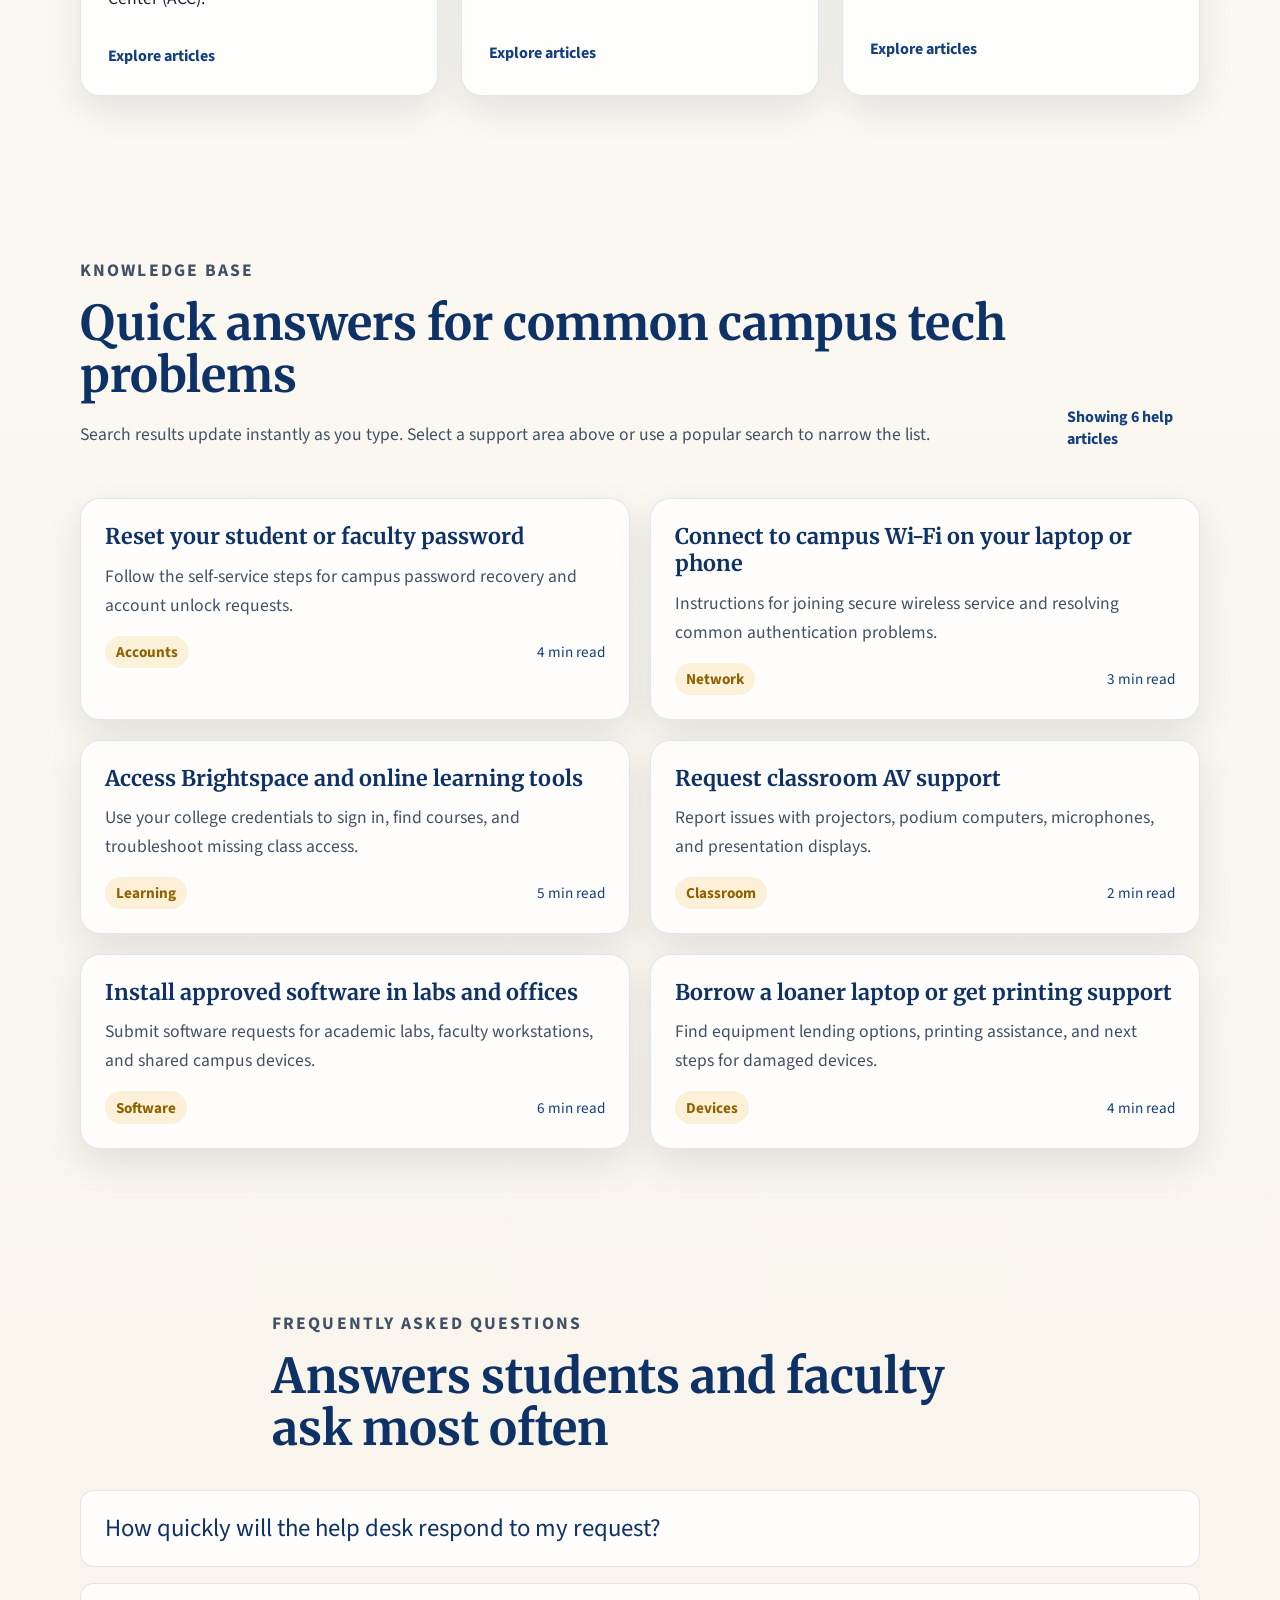
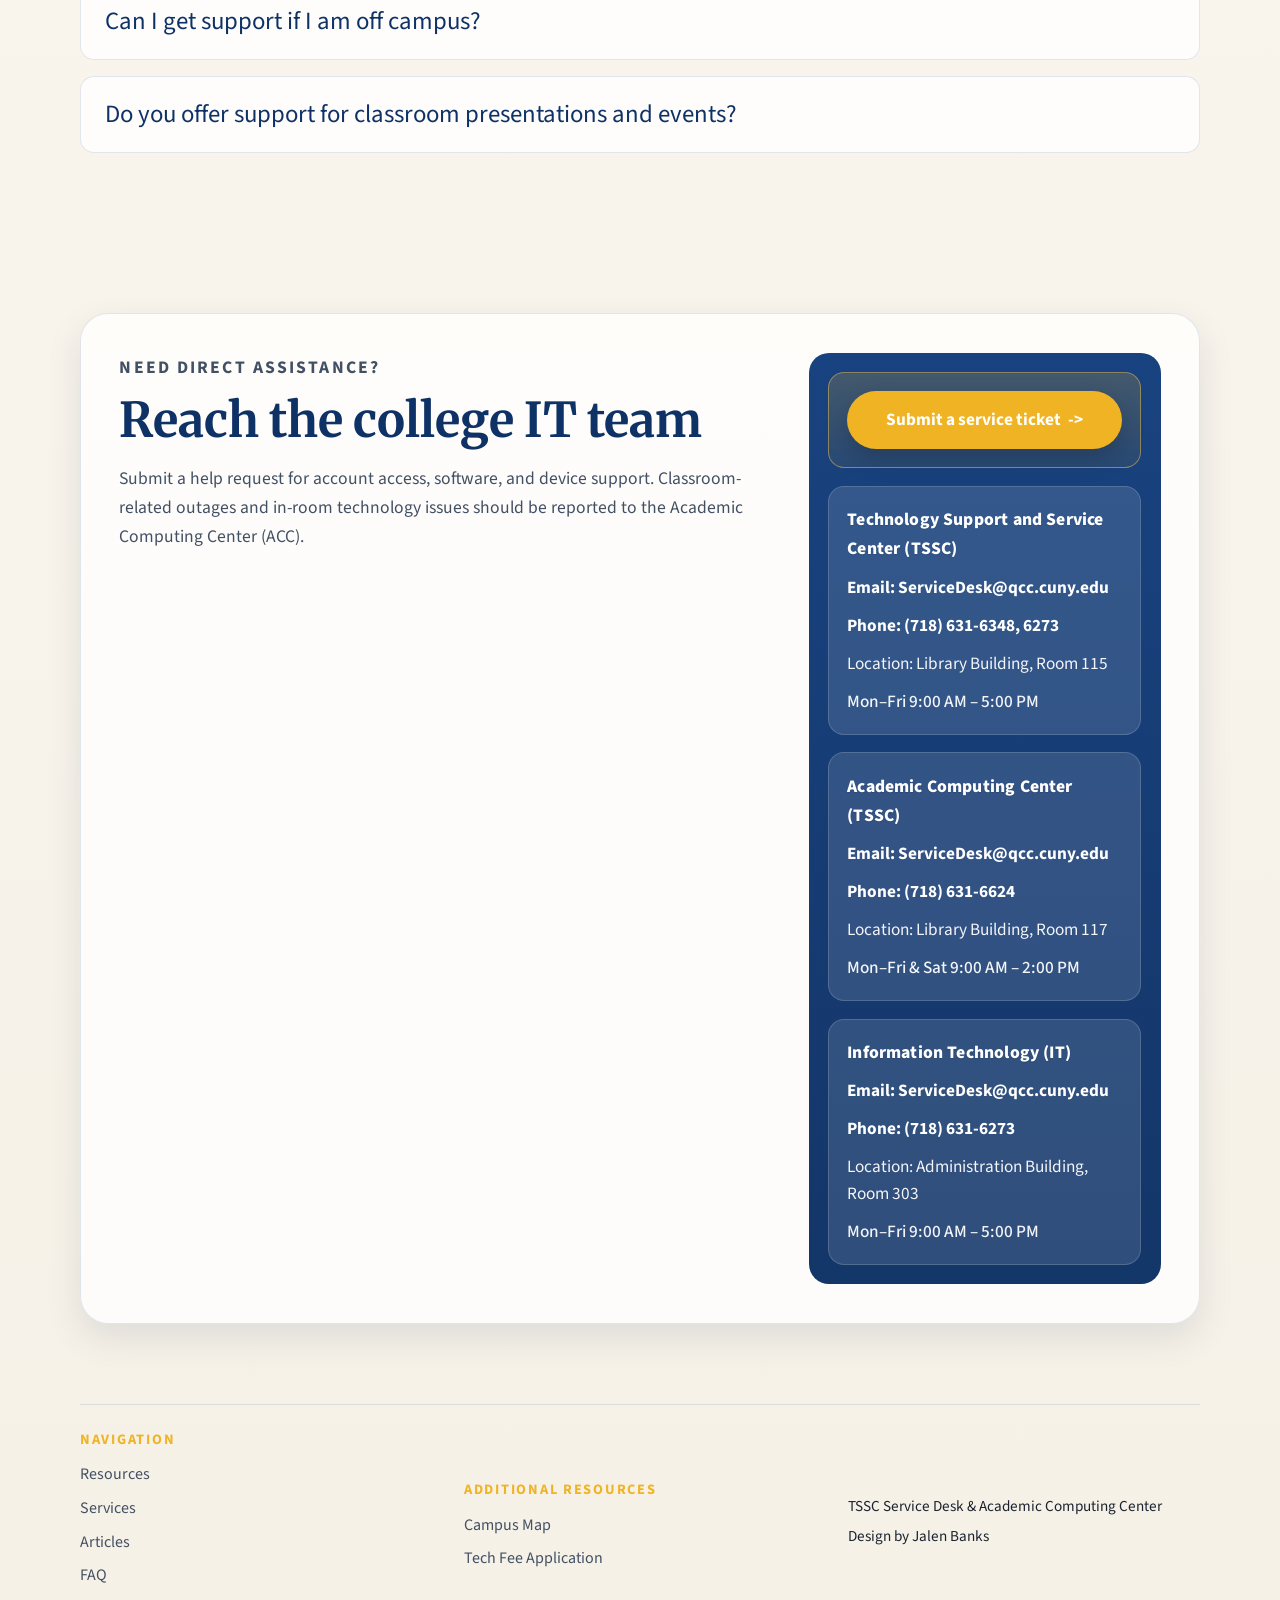
==== commit f7d8a882: "tech fee application" ====
--- a/index.html
+++ b/index.html
@@ -38,8 +38,9 @@
           <a href="#services">Services</a>
           <a href="#articles">Articles</a>
           <a href="#faq">FAQ</a>
-          <a href="https://www.qcc.cuny.edu/map/index.html#/" target="_blank" rel="noreferrer">Campus Map</a>
+          <a href="https://www.qcc.cuny.edu/map/index.html#/" target="_blank" rel="noreferrer noopener">Campus Map</a>
           <a href="meet-the-team.html">Meet the Team</a>
+          <a href="tech-fee-application.html">Tech Fee Application</a>
         </nav>
 
         <a class="header-cta" href="#contact">Get Support</a>
@@ -286,7 +287,7 @@
           <h3 class="footer-section-title">Additional Resources</h3>
           <nav class="footer-nav" aria-label="Additional resources">
             <a href="https://www.qcc.cuny.edu/map/index.html#/" aria-label="Link to school campus map" target="_blank" rel="noreferrer">Campus Map</a>
-            <a href="#" aria-label="Link to prospective tech fees application" target="_blank" rel="noreferrer">Tech Fee Application</a>
+            <a href="tech-fee-application.html">Tech Fee Application</a>
           </nav>
         </div>
 
--- a/css/styles.css
+++ b/css/styles.css
@@ -606,7 +606,7 @@
   color: rgba(255, 255, 255, 0.94);
 }
 
-.site-footer {
+<script type="application/javascript" src="https://qcc.dev.cloud.processmaker.net/webentry/596/node_17/embed" async></script>.site-footer {
   padding: 1.5rem 0 2.5rem;
   color: var(--ink-700);
 }
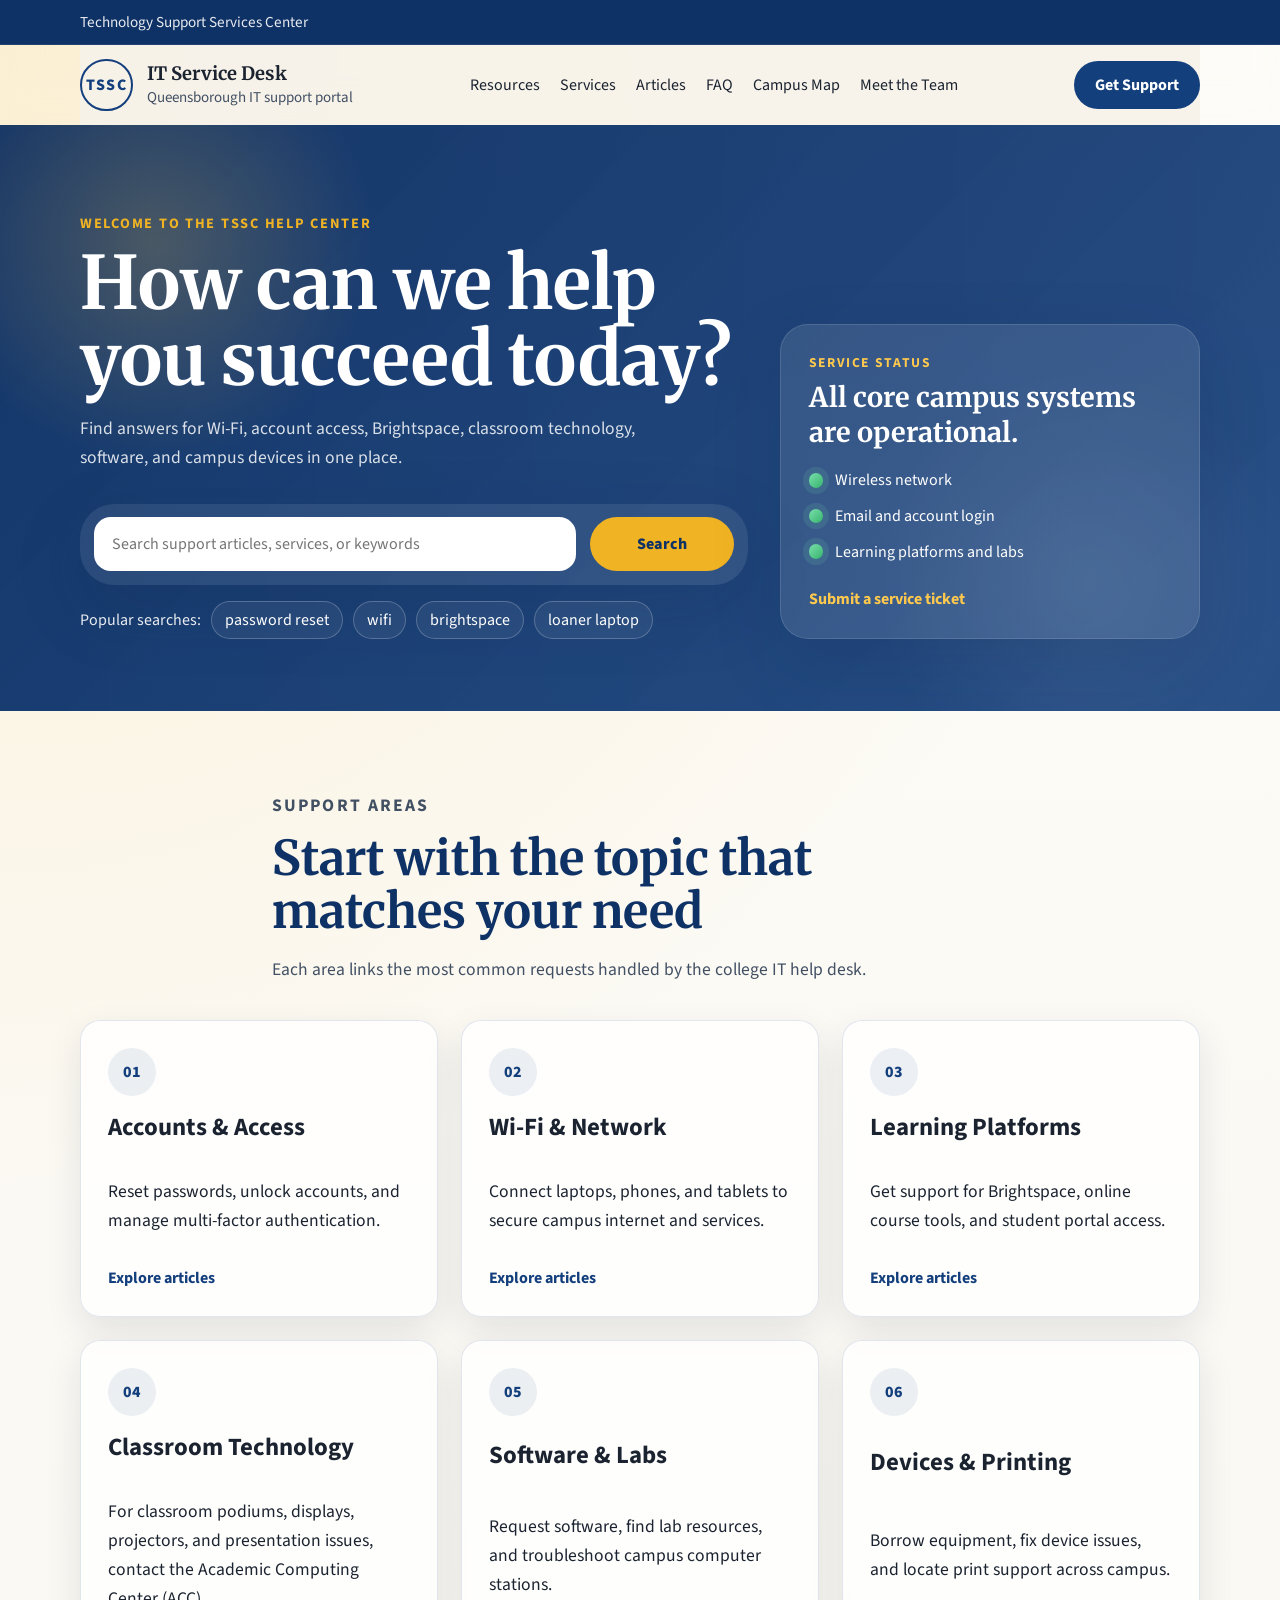
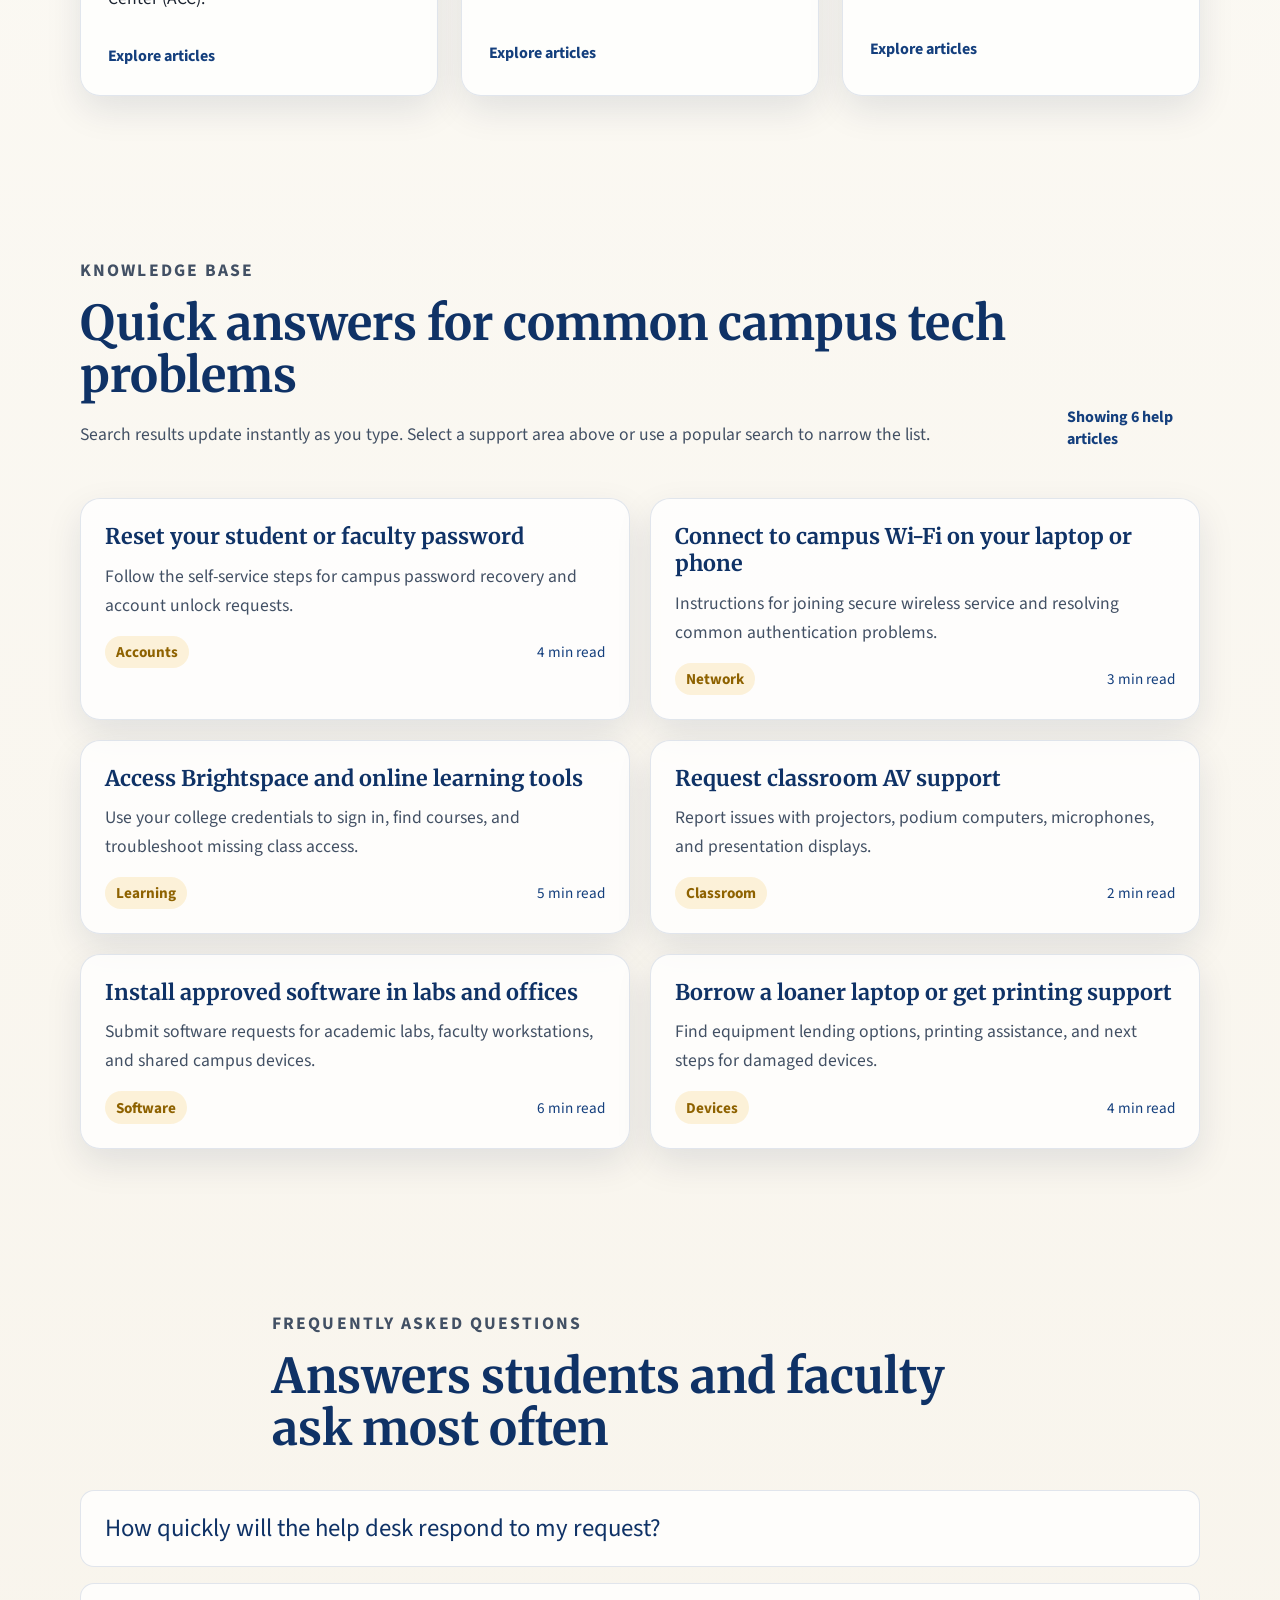
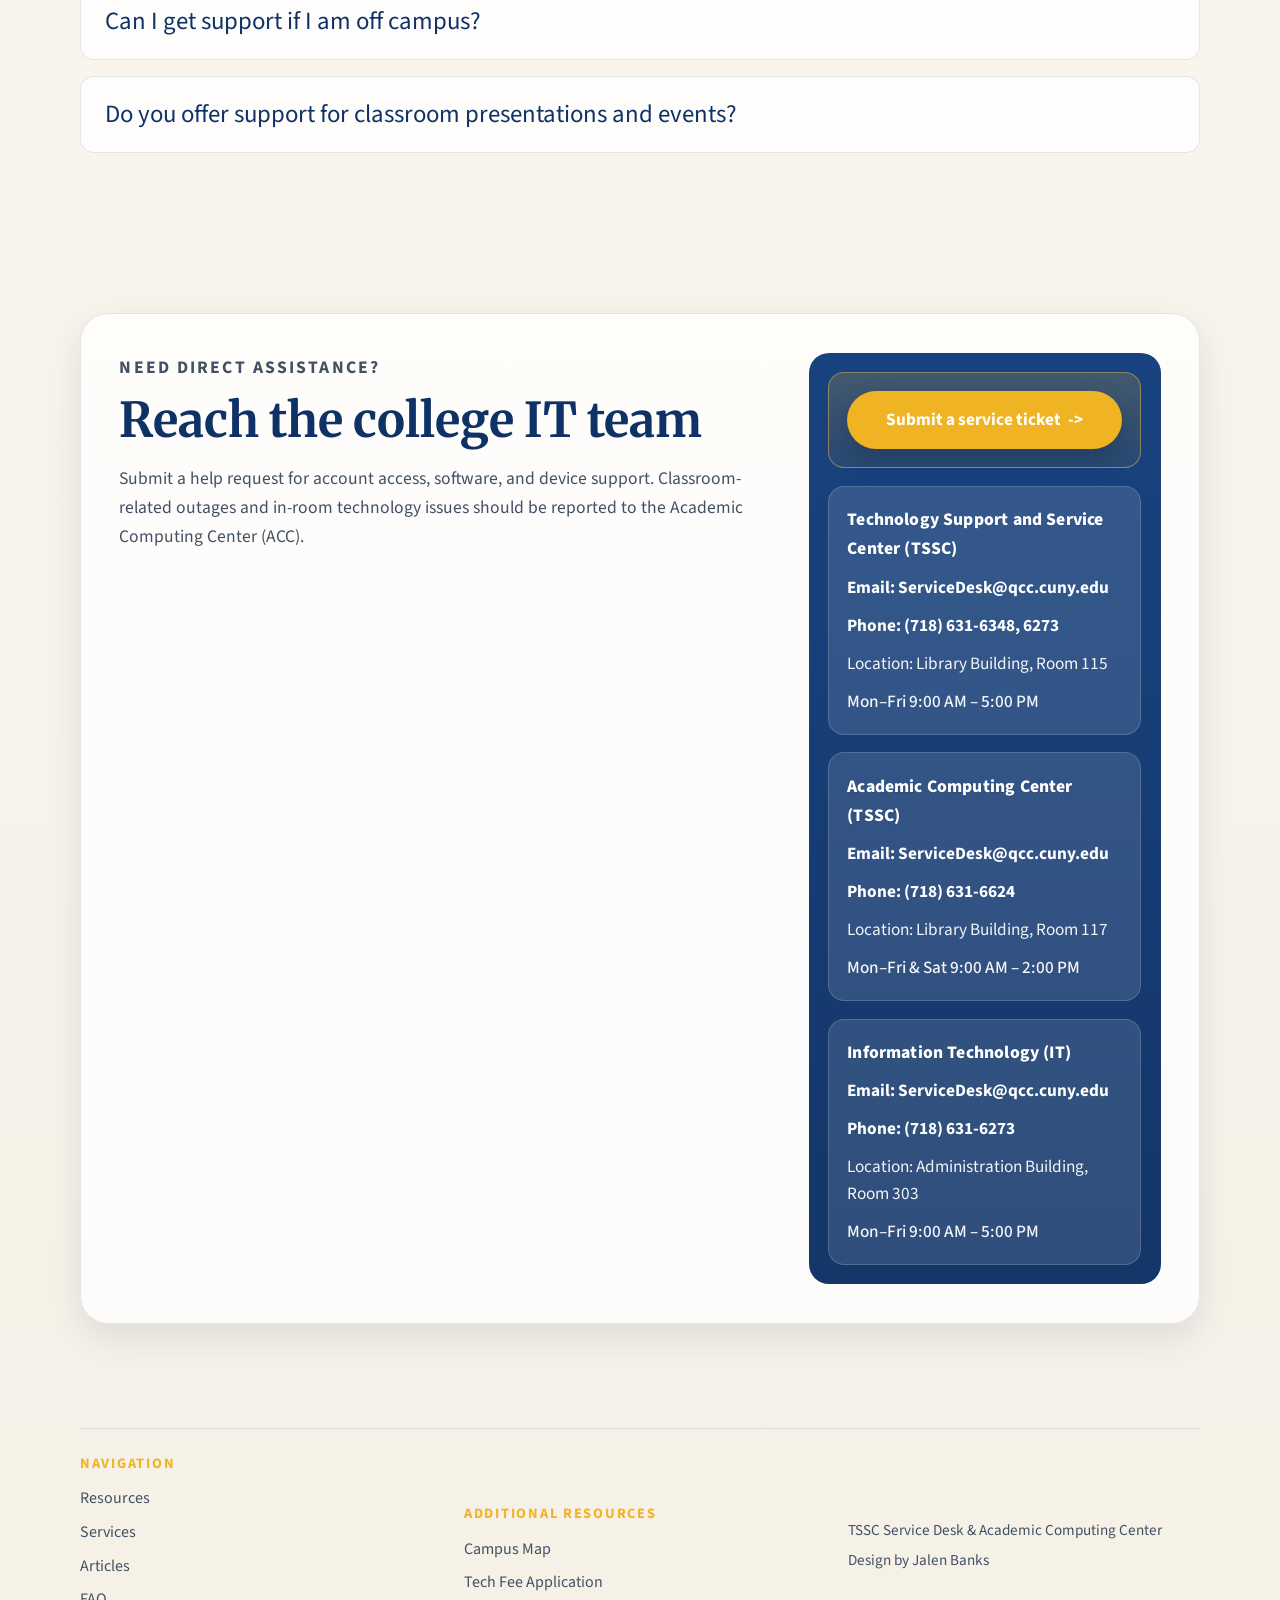
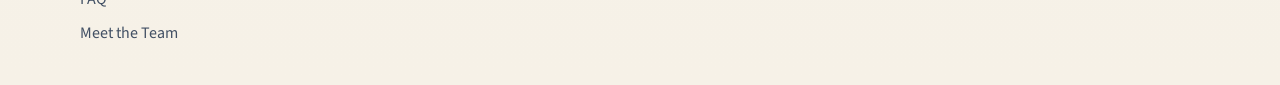
==== commit a241ffd0: "blurb sizing" ====
--- a/index.html
+++ b/index.html
@@ -40,7 +40,6 @@
           <a href="#faq">FAQ</a>
           <a href="https://www.qcc.cuny.edu/map/index.html#/" target="_blank" rel="noreferrer noopener">Campus Map</a>
           <a href="meet-the-team.html">Meet the Team</a>
-          <a href="tech-fee-application.html">Tech Fee Application</a>
         </nav>
 
         <a class="header-cta" href="#contact">Get Support</a>
--- a/css/styles.css
+++ b/css/styles.css
@@ -606,7 +606,7 @@
   color: rgba(255, 255, 255, 0.94);
 }
 
-<script type="application/javascript" src="https://qcc.dev.cloud.processmaker.net/webentry/596/node_17/embed" async></script>.site-footer {
+.site-footer {
   padding: 1.5rem 0 2.5rem;
   color: var(--ink-700);
 }
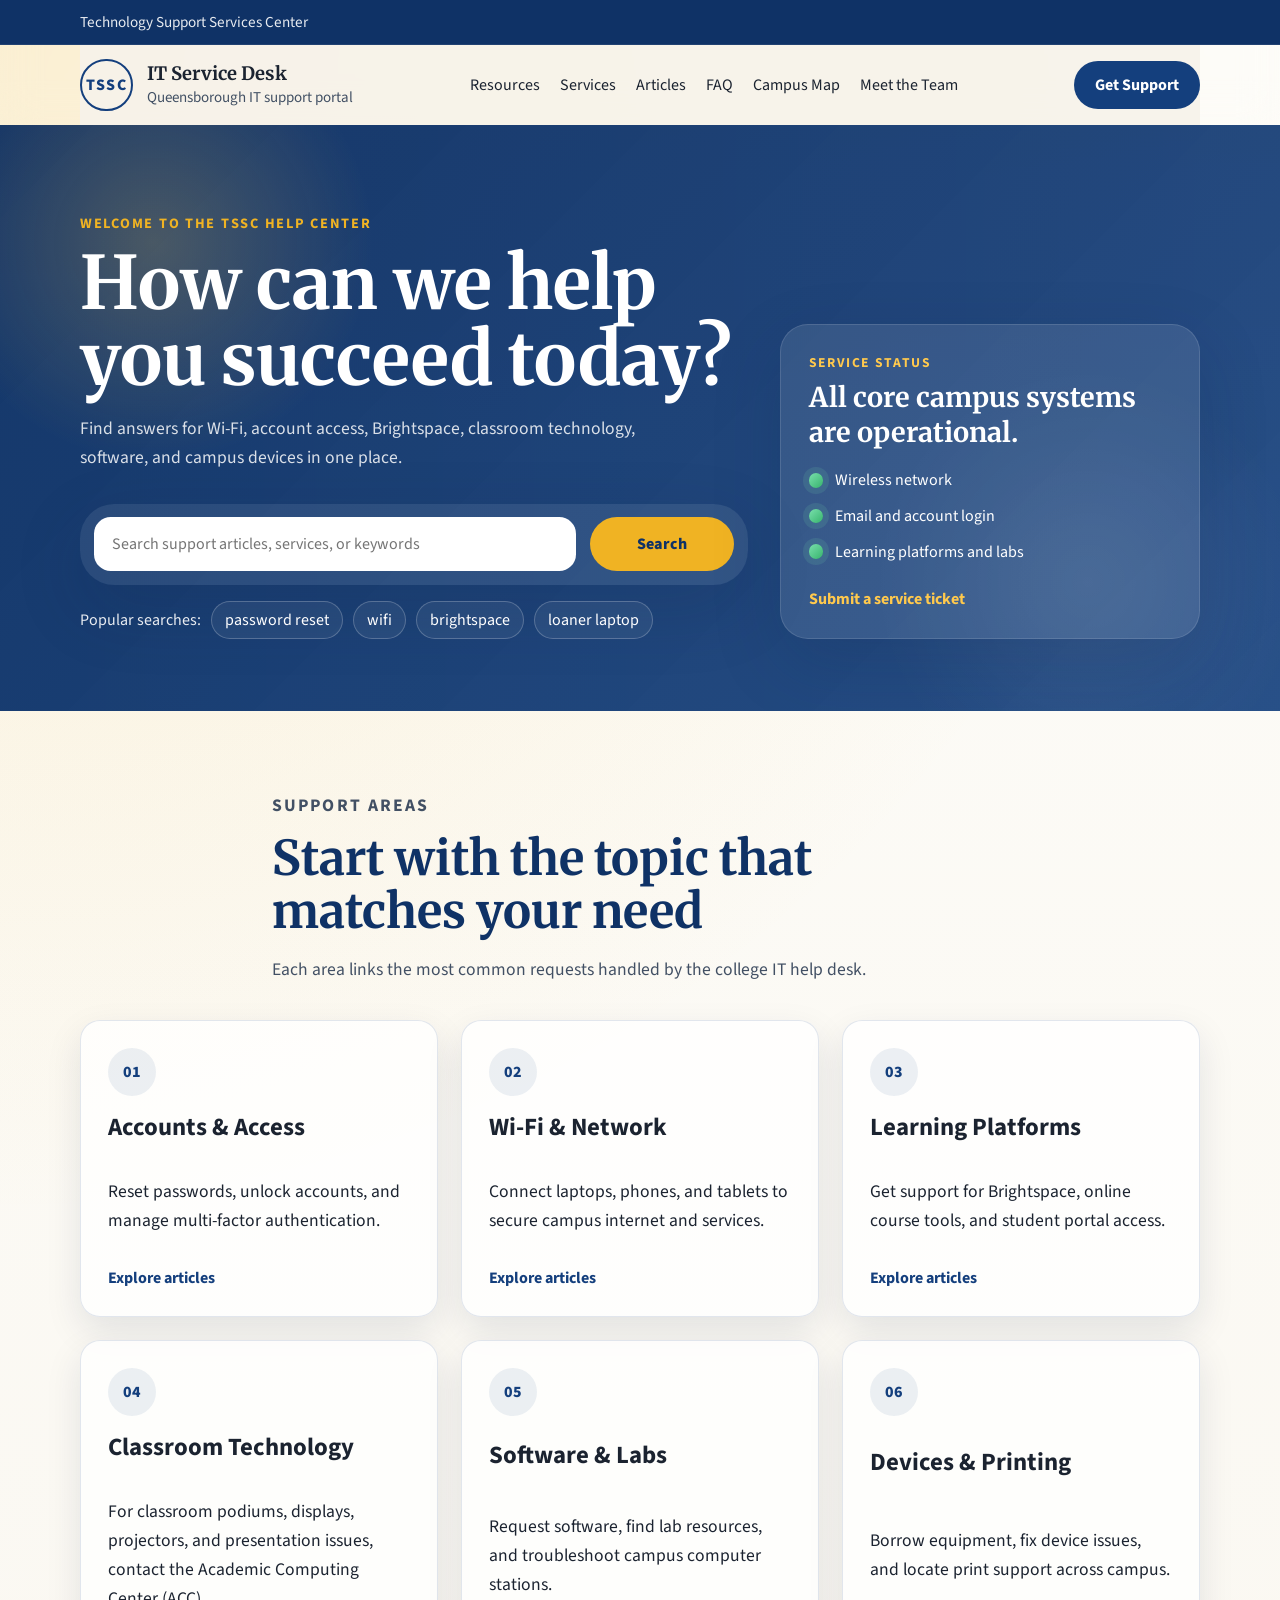
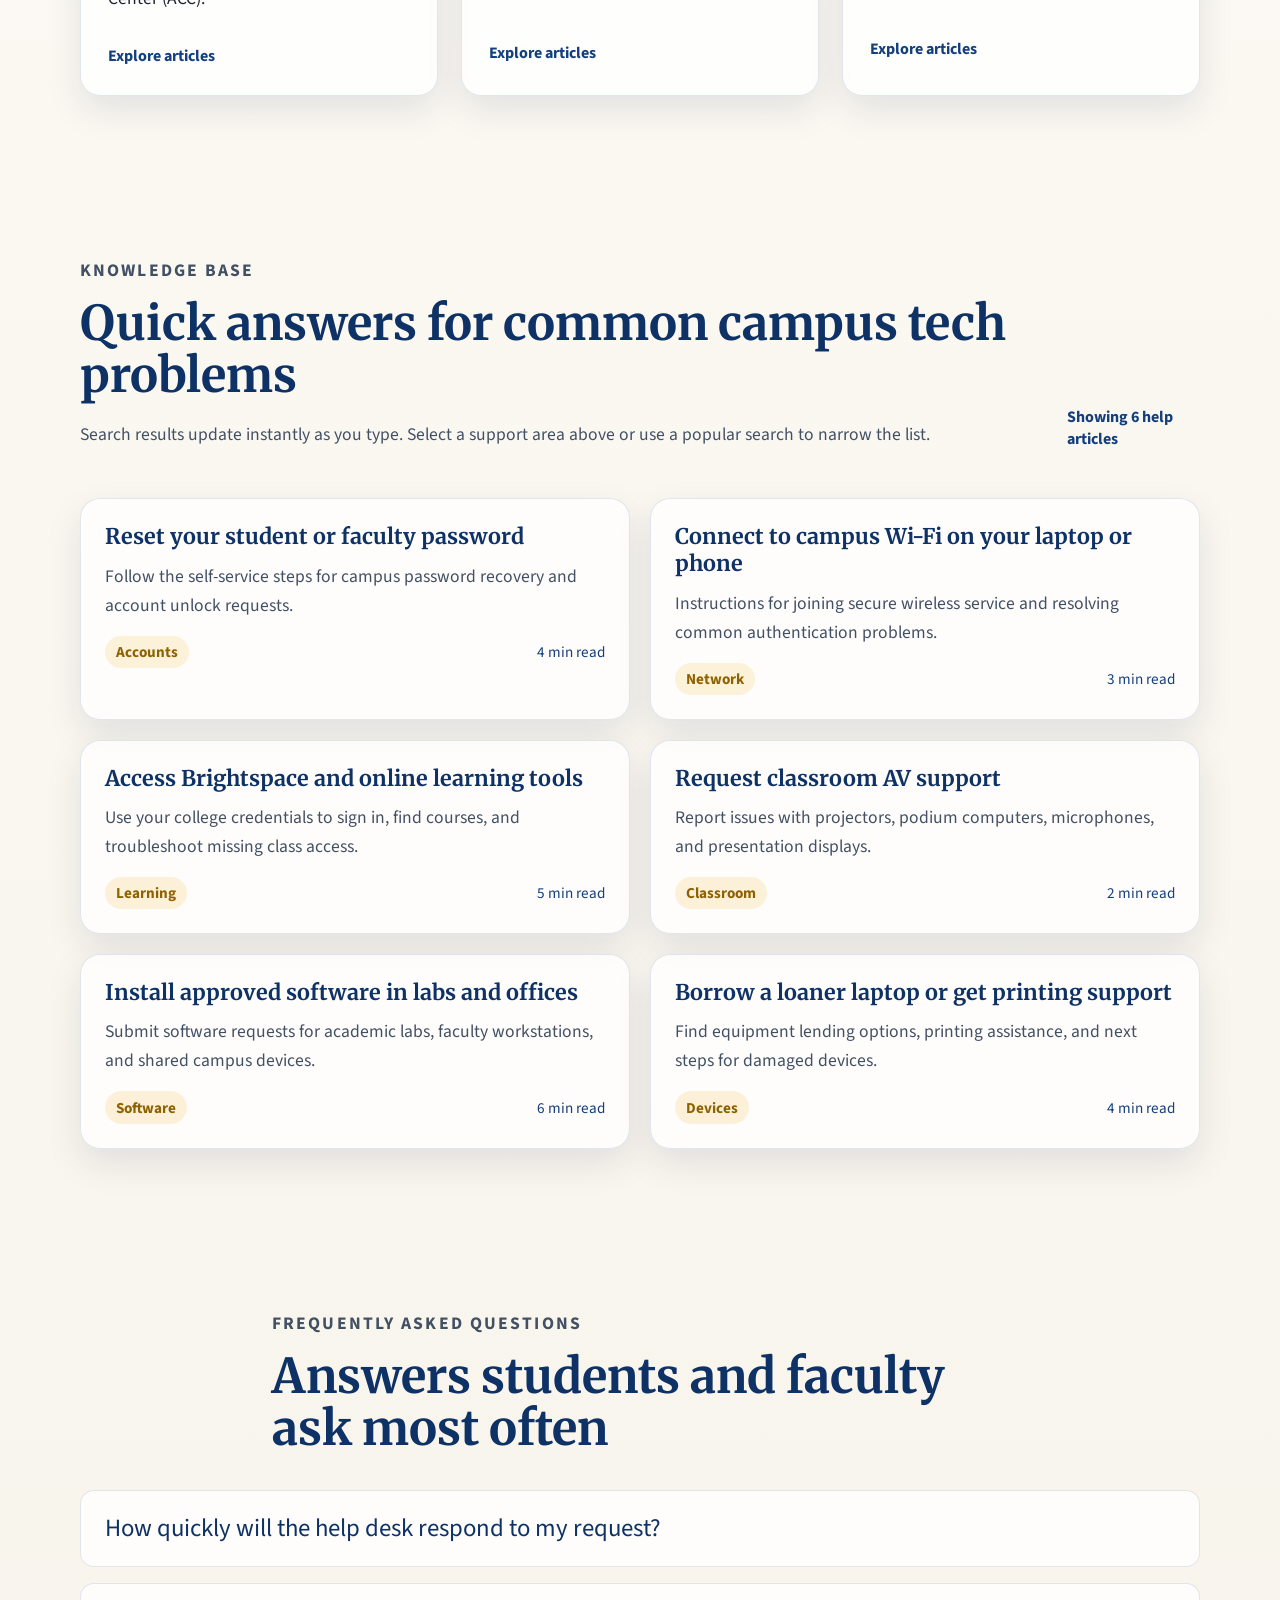
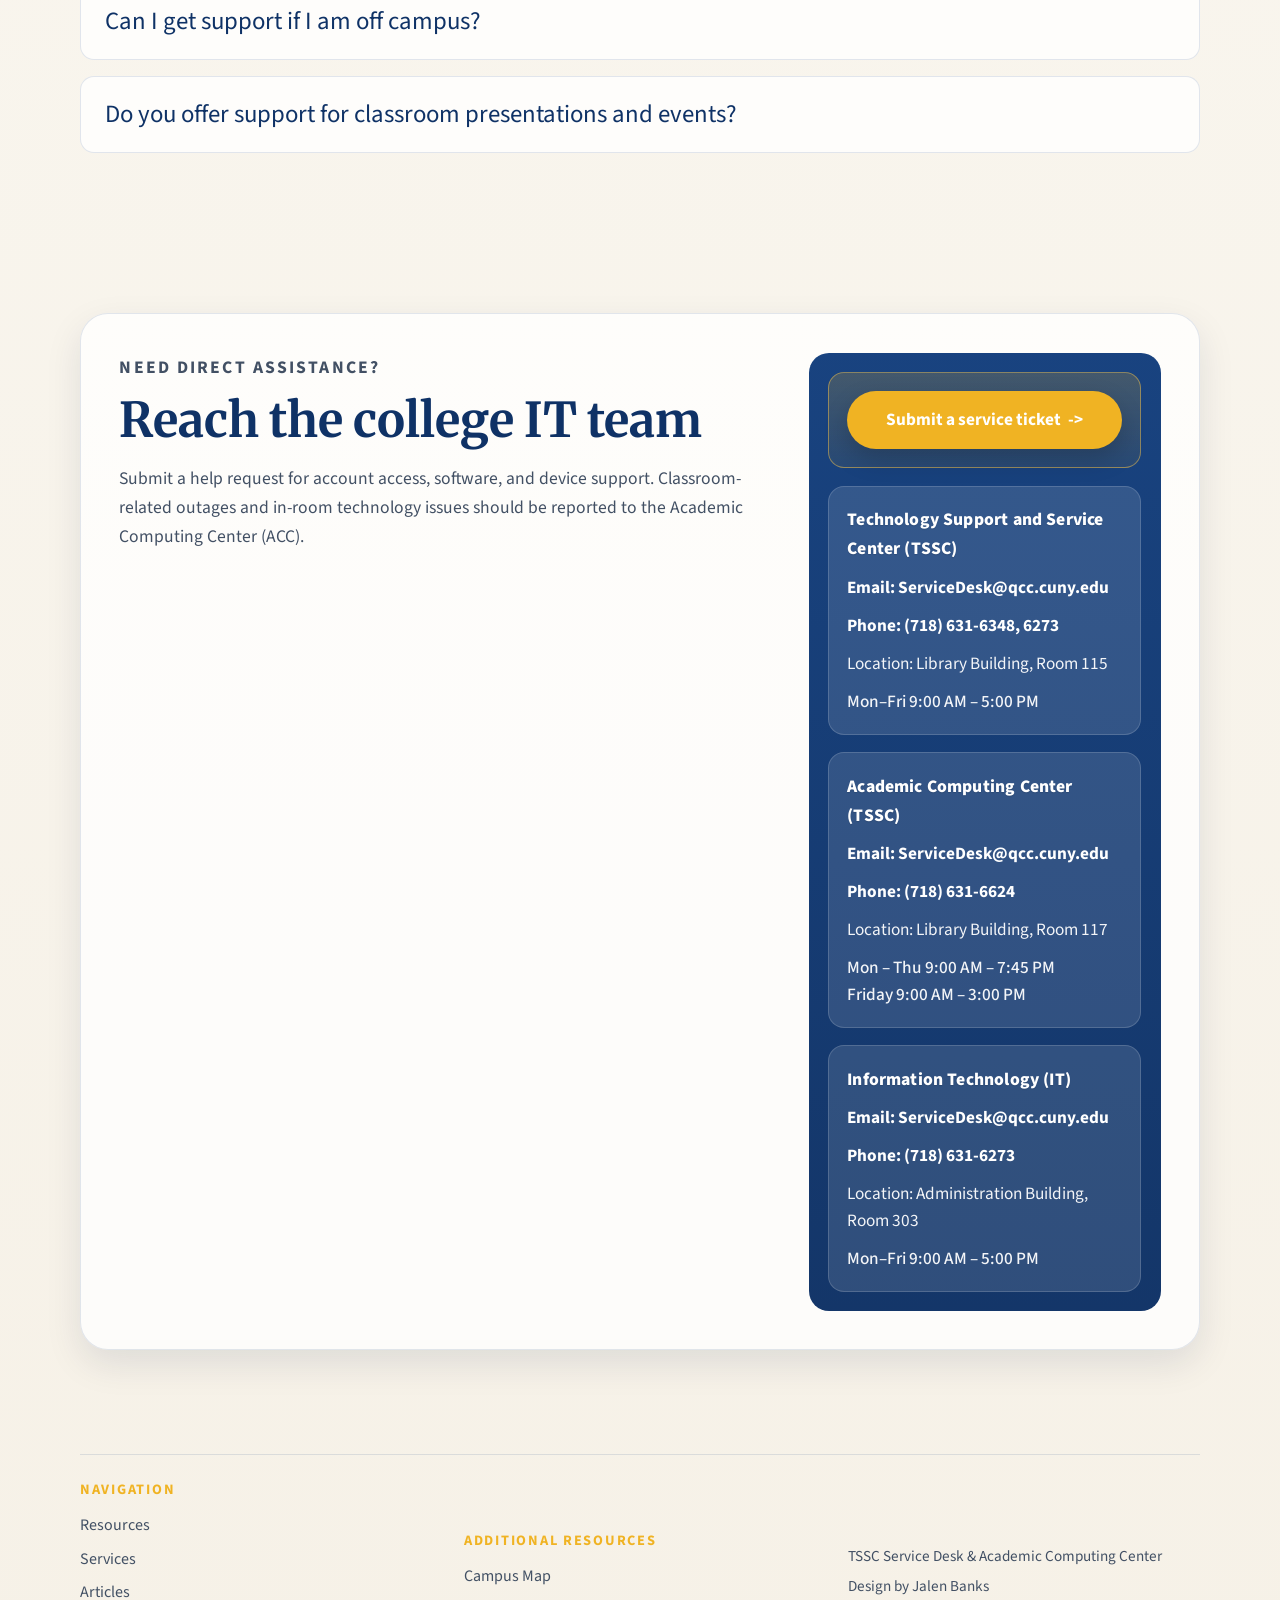
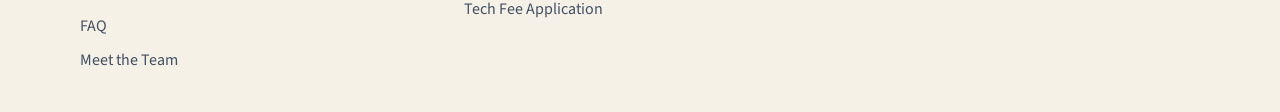
==== commit 3ebc856a: "tech fee application mobile compatiable" ====
--- a/index.html
+++ b/index.html
@@ -254,7 +254,7 @@
               <a href="mailto:servicedesk@qcc.cuny.edu">Email: ServiceDesk@qcc.cuny.edu</a>
               <a href="tel:+17186316624">Phone: (718) 631-6624</a>
               <span>Location: Library Building, Room 117</span>
-              <span class="contact-hours">Mon–Fri & Sat 9:00 AM – 2:00 PM</span>
+              <span class="contact-hours">Mon – Thu 9:00 AM – 7:45 PM <br>Friday 9:00 AM – 3:00 PM</span>
             </div>
 
             <div class="contact-card">
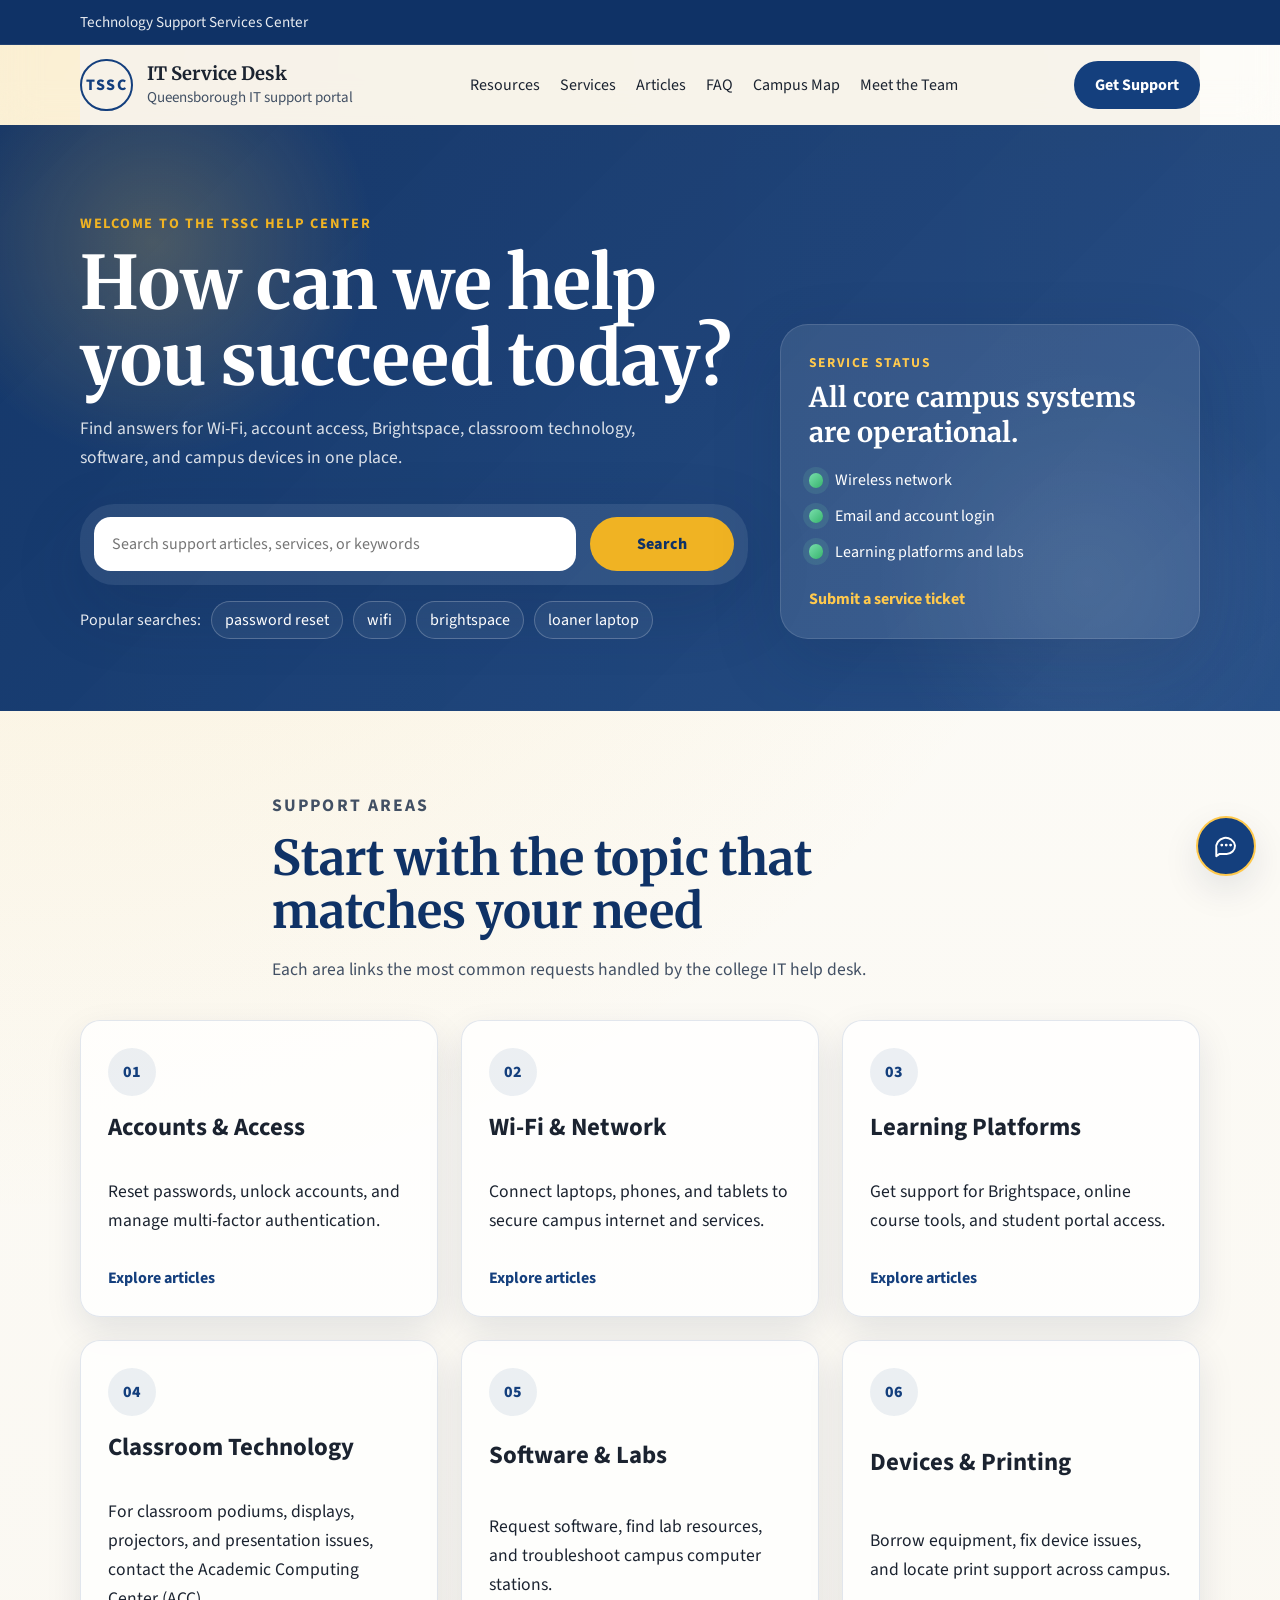
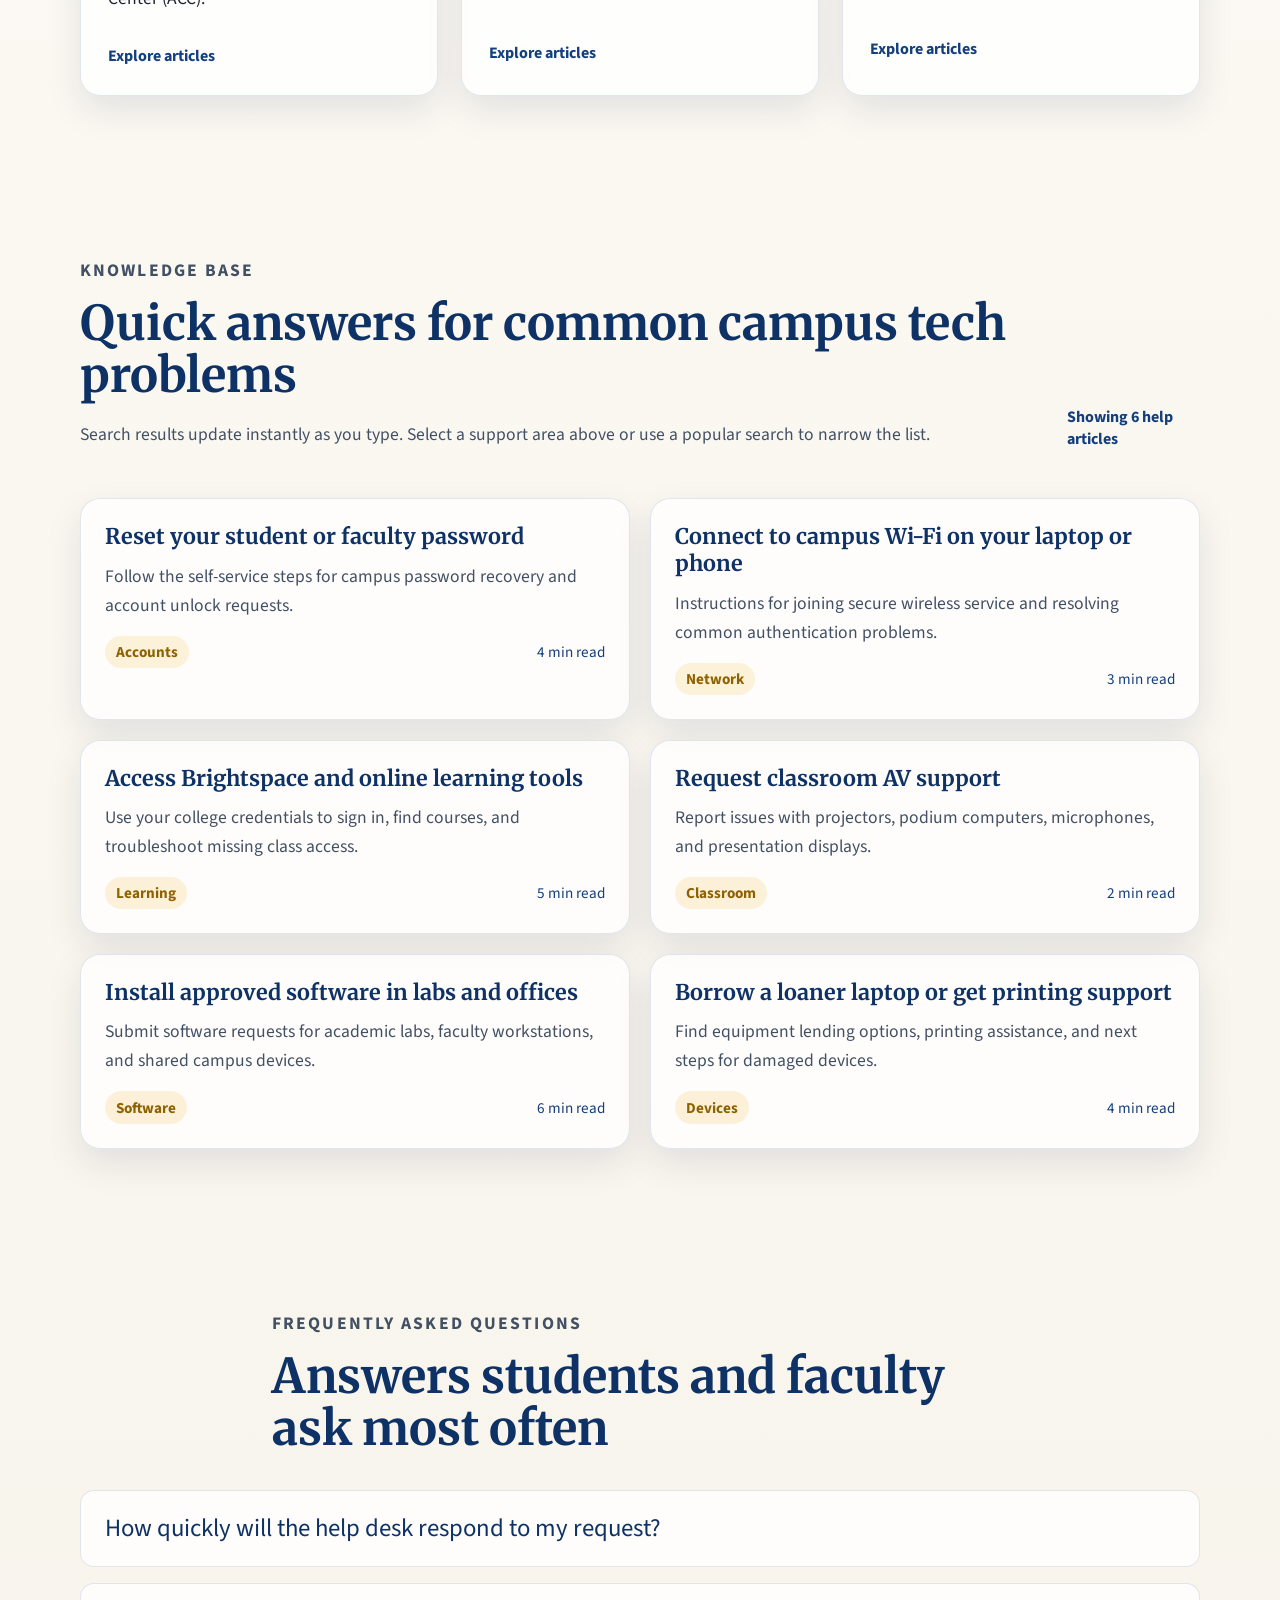
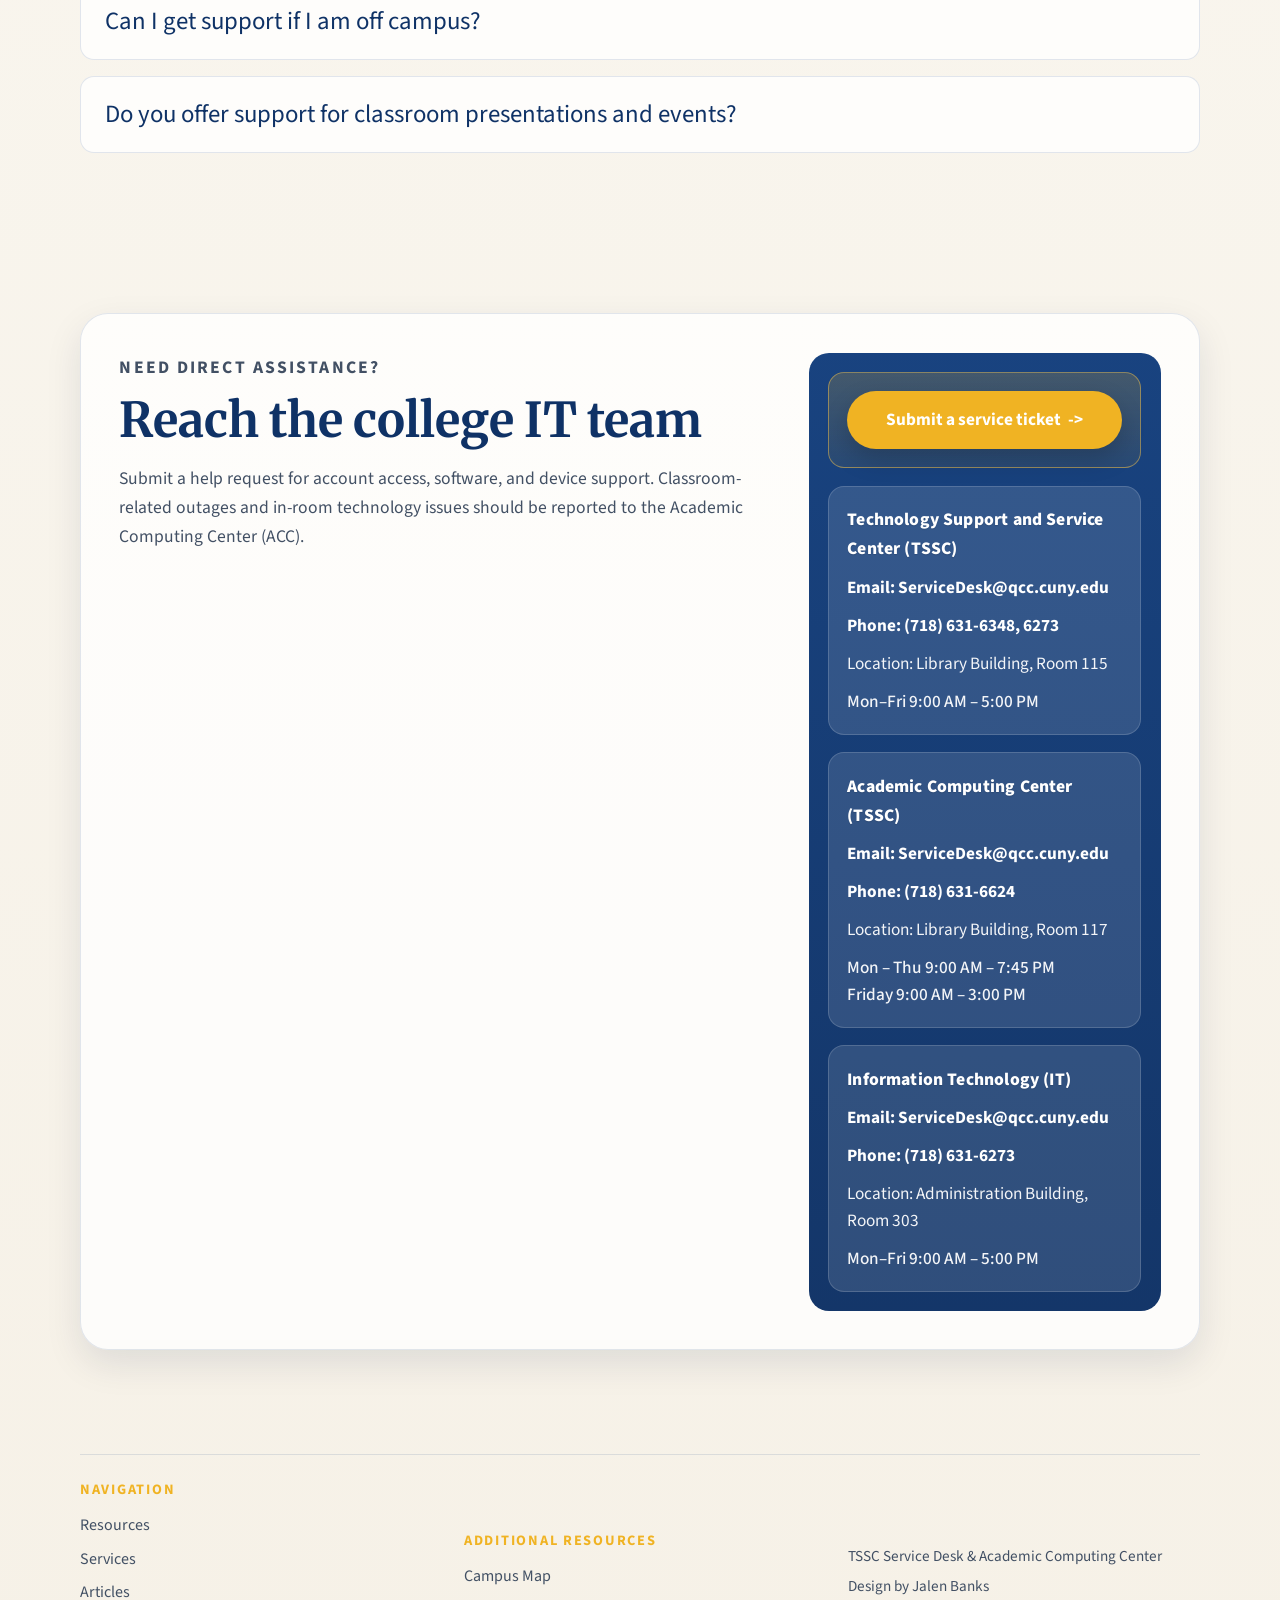
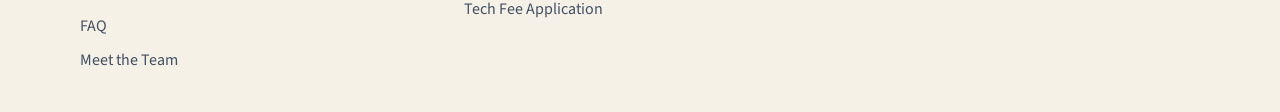
==== commit 833f8c04: "chat bot UI & HTTP GET" ====
--- a/index.html
+++ b/index.html
@@ -15,6 +15,7 @@
       rel="stylesheet"
     />
     <link rel="stylesheet" href="css/styles.css" />
+    <link rel="stylesheet" href="css/chatbot.css" />
   </head>
   <body>
     <header class="site-header">
@@ -297,6 +298,61 @@
       </div>
     </footer>
 
+    <div class="it-chat__backdrop" id="itChatBackdrop" aria-hidden="true" hidden></div>
+    <button
+      class="it-chat__launcher"
+      id="itChatLauncher"
+      type="button"
+      aria-label="Open IT Help Assistant"
+      aria-expanded="false"
+      aria-controls="itChatPanel"
+    >
+      <svg aria-hidden="true" viewBox="0 0 24 24" focusable="false">
+        <path d="M20 11.5a7.5 7.5 0 0 1-7.5 7.5H6l-3 2v-6.5A7.5 7.5 0 1 1 20 11.5Z" />
+        <path d="M8 11h.01M12 11h.01M16 11h.01" />
+      </svg>
+    </button>
+
+    <section
+      class="it-chat__panel"
+      id="itChatPanel"
+      role="dialog"
+      aria-modal="true"
+      aria-labelledby="itChatTitle"
+      aria-hidden="true"
+      hidden
+    >
+      <header class="it-chat__header">
+        <div>
+          <h2 id="itChatTitle">IT Help Assistant</h2>
+          <p><span class="it-chat__online-dot" aria-hidden="true"></span>Online</p>
+        </div>
+        <button class="it-chat__close" id="itChatClose" type="button" aria-label="Close IT Help Assistant">
+          <svg aria-hidden="true" viewBox="0 0 24 24" focusable="false">
+            <path d="m6 6 12 12M18 6 6 18" />
+          </svg>
+        </button>
+      </header>
+
+      <div class="it-chat__messages" id="itChatMessages" aria-live="polite" aria-relevant="additions text">
+        <div class="it-chat__typing" id="itChatTyping" role="status" aria-label="Assistant is typing" hidden>
+          <span></span><span></span><span></span>
+        </div>
+      </div>
+
+      <form class="it-chat__composer" id="itChatForm">
+        <label class="visually-hidden" for="itChatInput">Message the IT Help Assistant</label>
+        <textarea id="itChatInput" rows="1" maxlength="2000" placeholder="Write a message..." required></textarea>
+        <button id="itChatSend" type="submit" aria-label="Send message">
+          <svg aria-hidden="true" viewBox="0 0 24 24" focusable="false">
+            <path d="m22 2-7 20-4-9-9-4Z" />
+            <path d="M22 2 11 13" />
+          </svg>
+        </button>
+      </form>
+    </section>
+
     <script src="js/script.js"></script>
+    <script src="js/chatbot.js"></script>
   </body>
 </html>
--- a/css/chatbot.css
+++ b/css/chatbot.css
@@ -0,0 +1,317 @@
+.it-chat__launcher,
+.it-chat__close,
+.it-chat__composer button {
+  display: grid;
+  place-items: center;
+  border: 0;
+  cursor: pointer;
+}
+
+.it-chat__backdrop {
+  position: fixed;
+  inset: 0;
+  z-index: 1000;
+  background: rgba(15, 35, 62, 0.28);
+}
+
+.it-chat__backdrop[hidden] {
+  display: none;
+}
+
+.it-chat__launcher {
+  position: fixed;
+  right: 1.5rem;
+  bottom: 1.5rem;
+  z-index: 1001;
+  width: 3.75rem;
+  height: 3.75rem;
+  border: 2px solid var(--gold-400);
+  border-radius: 50%;
+  background: var(--navy-900);
+  color: var(--white);
+  box-shadow: var(--shadow-md);
+  transition: transform 160ms ease, background-color 160ms ease;
+}
+
+.it-chat__launcher:hover {
+  transform: translateY(-2px);
+  background: var(--navy-950);
+}
+
+.it-chat__launcher svg {
+  width: 1.65rem;
+  fill: none;
+  stroke: currentColor;
+  stroke-linecap: round;
+  stroke-linejoin: round;
+  stroke-width: 1.8;
+}
+
+.it-chat__launcher svg path:last-child {
+  stroke-width: 2.6;
+}
+
+.it-chat__panel {
+  position: fixed;
+  right: 1.5rem;
+  bottom: 6rem;
+  z-index: 1002;
+  display: grid;
+  grid-template-rows: auto minmax(0, 1fr) auto;
+  width: min(400px, calc(100vw - 2rem));
+  height: min(680px, calc(100vh - 8rem));
+  height: min(680px, calc(100dvh - 8rem));
+  min-height: min(350px, calc(100vh - 8rem));
+  min-height: min(350px, calc(100dvh - 8rem));
+  overflow: hidden;
+  border: 1px solid var(--stone-200);
+  border-radius: var(--radius-md);
+  background: var(--white);
+  box-shadow: var(--shadow-lg);
+  color: var(--ink-900);
+}
+
+.it-chat__panel[hidden] {
+  display: none;
+}
+
+.it-chat__header {
+  display: flex;
+  align-items: center;
+  justify-content: space-between;
+  gap: 1rem;
+  padding: 1rem 1.15rem;
+  background: var(--navy-950);
+  color: var(--white);
+}
+
+.it-chat__header h2 {
+  margin: 0;
+  font-family: "Merriweather", serif;
+  font-size: 1rem;
+  line-height: 1.4;
+}
+
+.it-chat__header p {
+  display: flex;
+  align-items: center;
+  gap: 0.4rem;
+  margin: 0.2rem 0 0;
+  color: rgba(255, 255, 255, 0.82);
+  font-size: 0.85rem;
+}
+
+.it-chat__online-dot {
+  width: 0.5rem;
+  height: 0.5rem;
+  border-radius: 50%;
+  background: #76d39a;
+}
+
+.it-chat__close {
+  flex: 0 0 auto;
+  width: 2.5rem;
+  height: 2.5rem;
+  border-radius: 50%;
+  background: transparent;
+  color: var(--white);
+}
+
+.it-chat__close:hover {
+  background: rgba(255, 255, 255, 0.12);
+}
+
+.it-chat__close svg {
+  width: 1.25rem;
+  fill: none;
+  stroke: currentColor;
+  stroke-linecap: round;
+  stroke-width: 2;
+}
+
+.it-chat__messages {
+  display: flex;
+  flex-direction: column;
+  gap: 0.85rem;
+  min-height: 0;
+  overflow-y: auto;
+  padding: 1rem;
+  overscroll-behavior: contain;
+  background: #fbfaf7;
+  scroll-behavior: smooth;
+}
+
+.it-chat__message {
+  display: flex;
+  flex-direction: column;
+  align-items: flex-start;
+  gap: 0.25rem;
+  max-width: 88%;
+}
+
+.it-chat__message--user {
+  align-self: flex-end;
+  align-items: flex-end;
+}
+
+.it-chat__sender {
+  padding-inline: 0.2rem;
+  color: var(--ink-700);
+  font-size: 0.75rem;
+  font-weight: 700;
+}
+
+.it-chat__bubble {
+  margin: 0;
+  padding: 0.7rem 0.85rem;
+  border: 1px solid var(--stone-200);
+  border-radius: 12px 12px 12px 3px;
+  background: var(--white);
+  color: var(--ink-900);
+  font-size: 0.98rem;
+  line-height: 1.5;
+  overflow-wrap: anywhere;
+  white-space: pre-wrap;
+}
+
+.it-chat__message--user .it-chat__bubble {
+  border-color: var(--navy-900);
+  border-radius: 12px 12px 3px 12px;
+  background: var(--navy-900);
+  color: var(--white);
+}
+
+.it-chat__typing {
+  display: flex;
+  align-items: center;
+  gap: 0.28rem;
+  align-self: flex-start;
+  padding: 0.8rem 0.9rem;
+  border: 1px solid var(--stone-200);
+  border-radius: 12px 12px 12px 3px;
+  background: var(--white);
+}
+
+.it-chat__typing[hidden] {
+  display: none;
+}
+
+.it-chat__typing span {
+  width: 0.38rem;
+  height: 0.38rem;
+  border-radius: 50%;
+  background: var(--ink-700);
+  animation: it-chat-pulse 1s ease-in-out infinite;
+}
+
+.it-chat__typing span:nth-child(2) {
+  animation-delay: 140ms;
+}
+
+.it-chat__typing span:nth-child(3) {
+  animation-delay: 280ms;
+}
+
+@keyframes it-chat-pulse {
+  0%, 60%, 100% { opacity: 0.4; transform: translateY(0); }
+  30% { opacity: 1; transform: translateY(-3px); }
+}
+
+.it-chat__composer {
+  display: flex;
+  align-items: flex-end;
+  gap: 0.65rem;
+  padding: 0.85rem;
+  border-top: 1px solid var(--stone-200);
+  background: var(--white);
+}
+
+.it-chat__composer textarea {
+  flex: 1;
+  min-width: 0;
+  max-height: 7rem;
+  resize: none;
+  overflow-y: auto;
+  padding: 0.7rem 0.8rem;
+  border: 1px solid #b7bfca;
+  border-radius: var(--radius-sm);
+  background: var(--white);
+  color: var(--ink-900);
+  font: inherit;
+  line-height: 1.35;
+}
+
+.it-chat__composer textarea:focus-visible,
+.it-chat__launcher:focus-visible,
+.it-chat__close:focus-visible,
+.it-chat__composer button:focus-visible {
+  outline: 3px solid var(--gold-500);
+  outline-offset: 2px;
+}
+
+.it-chat__composer button {
+  flex: 0 0 auto;
+  width: 2.9rem;
+  height: 2.9rem;
+  border-radius: 10px;
+  background: var(--navy-900);
+  color: var(--white);
+  transition: background-color 160ms ease;
+}
+
+.it-chat__composer button:hover:not(:disabled) {
+  background: var(--navy-950);
+}
+
+.it-chat__composer button:disabled {
+  cursor: wait;
+  opacity: 0.6;
+}
+
+.it-chat__composer button svg {
+  width: 1.35rem;
+  fill: none;
+  stroke: currentColor;
+  stroke-linecap: round;
+  stroke-linejoin: round;
+  stroke-width: 1.8;
+}
+
+@media (max-width: 600px) {
+  .it-chat__launcher {
+    right: max(1rem, env(safe-area-inset-right));
+    bottom: max(1rem, env(safe-area-inset-bottom));
+  }
+
+  .it-chat__panel {
+    right: 0.5rem;
+    bottom: calc(5.25rem + env(safe-area-inset-bottom));
+    width: calc(100vw - 1rem);
+    height: min(700px, calc(100vh - 6rem - env(safe-area-inset-top) - env(safe-area-inset-bottom)));
+    height: min(700px, calc(100dvh - 6rem - env(safe-area-inset-top) - env(safe-area-inset-bottom)));
+    min-height: 0;
+  }
+
+  .it-chat__messages {
+    padding: 0.85rem;
+  }
+
+  .it-chat__composer {
+    padding-bottom: max(0.85rem, env(safe-area-inset-bottom));
+  }
+}
+
+@media (prefers-reduced-motion: reduce) {
+  .it-chat__launcher,
+  .it-chat__composer button {
+    transition: none;
+  }
+
+  .it-chat__messages {
+    scroll-behavior: auto;
+  }
+
+  .it-chat__typing span {
+    animation: none;
+  }
+}
